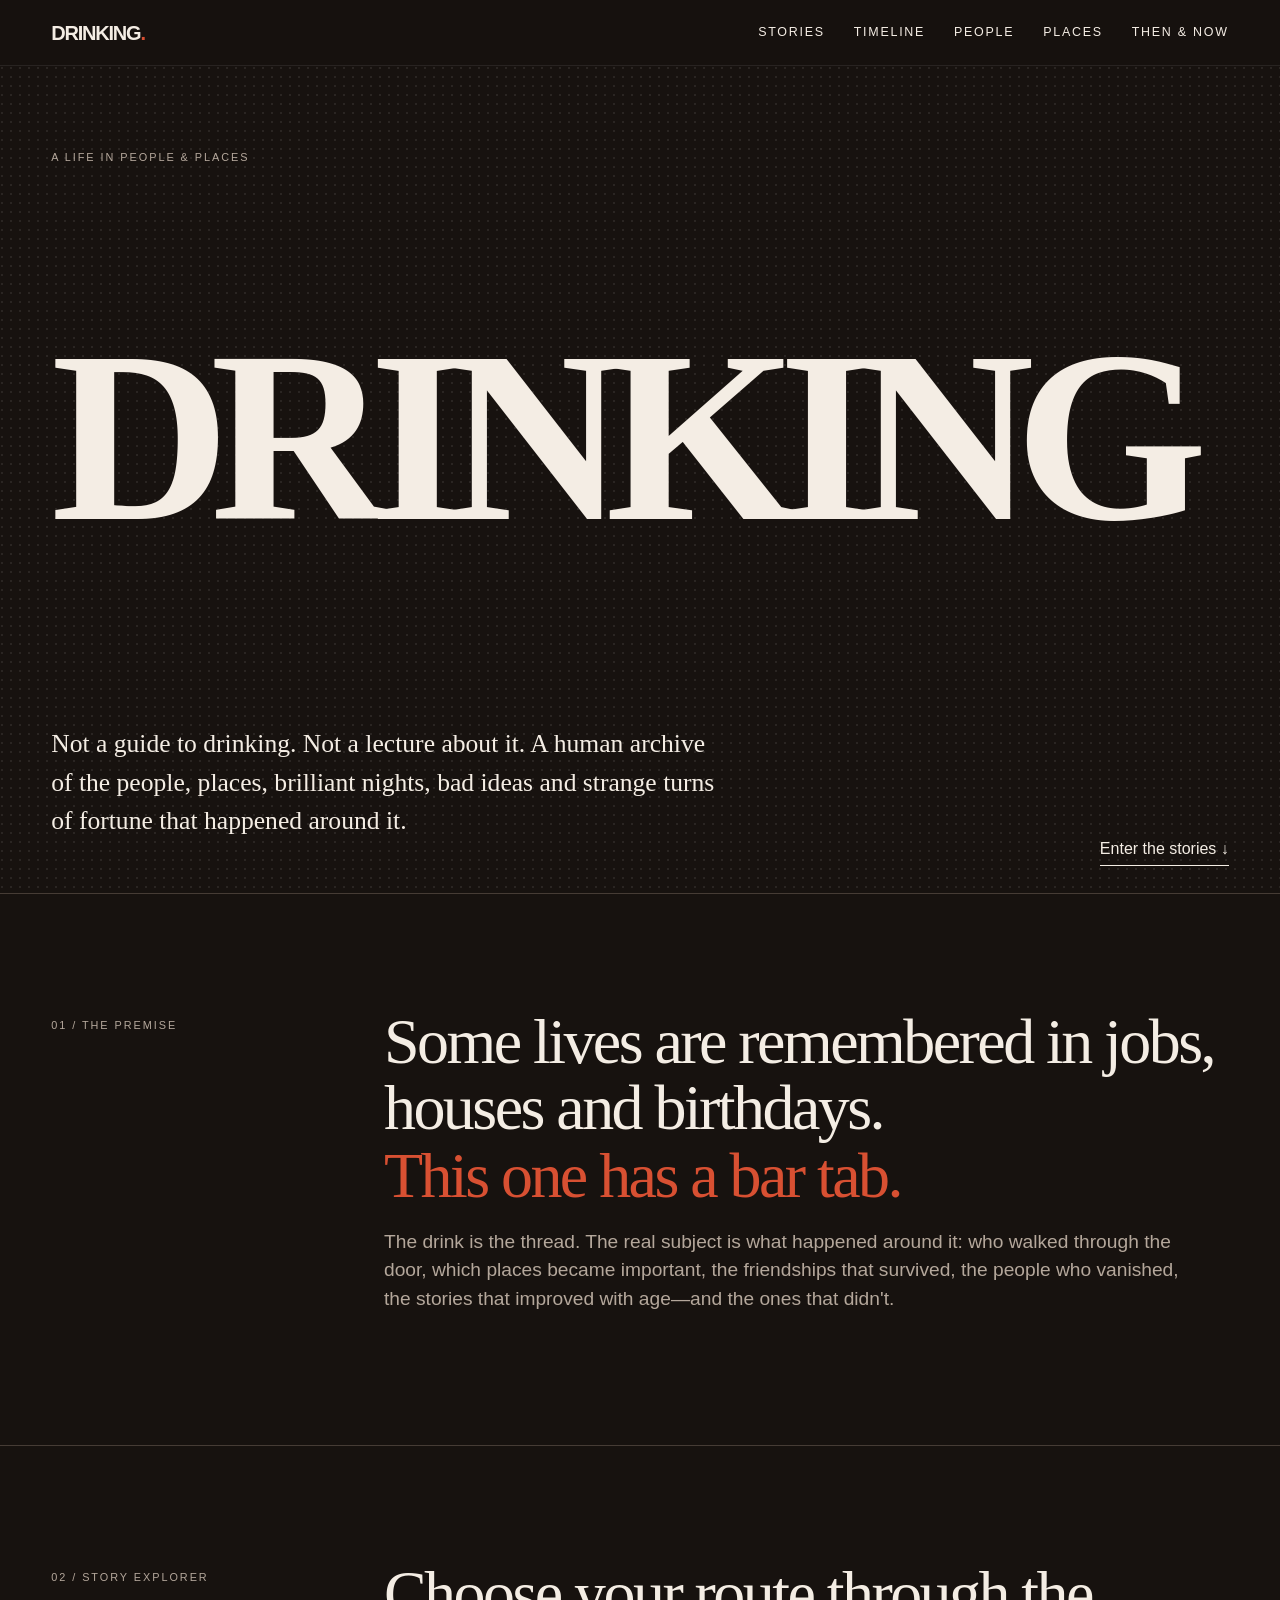
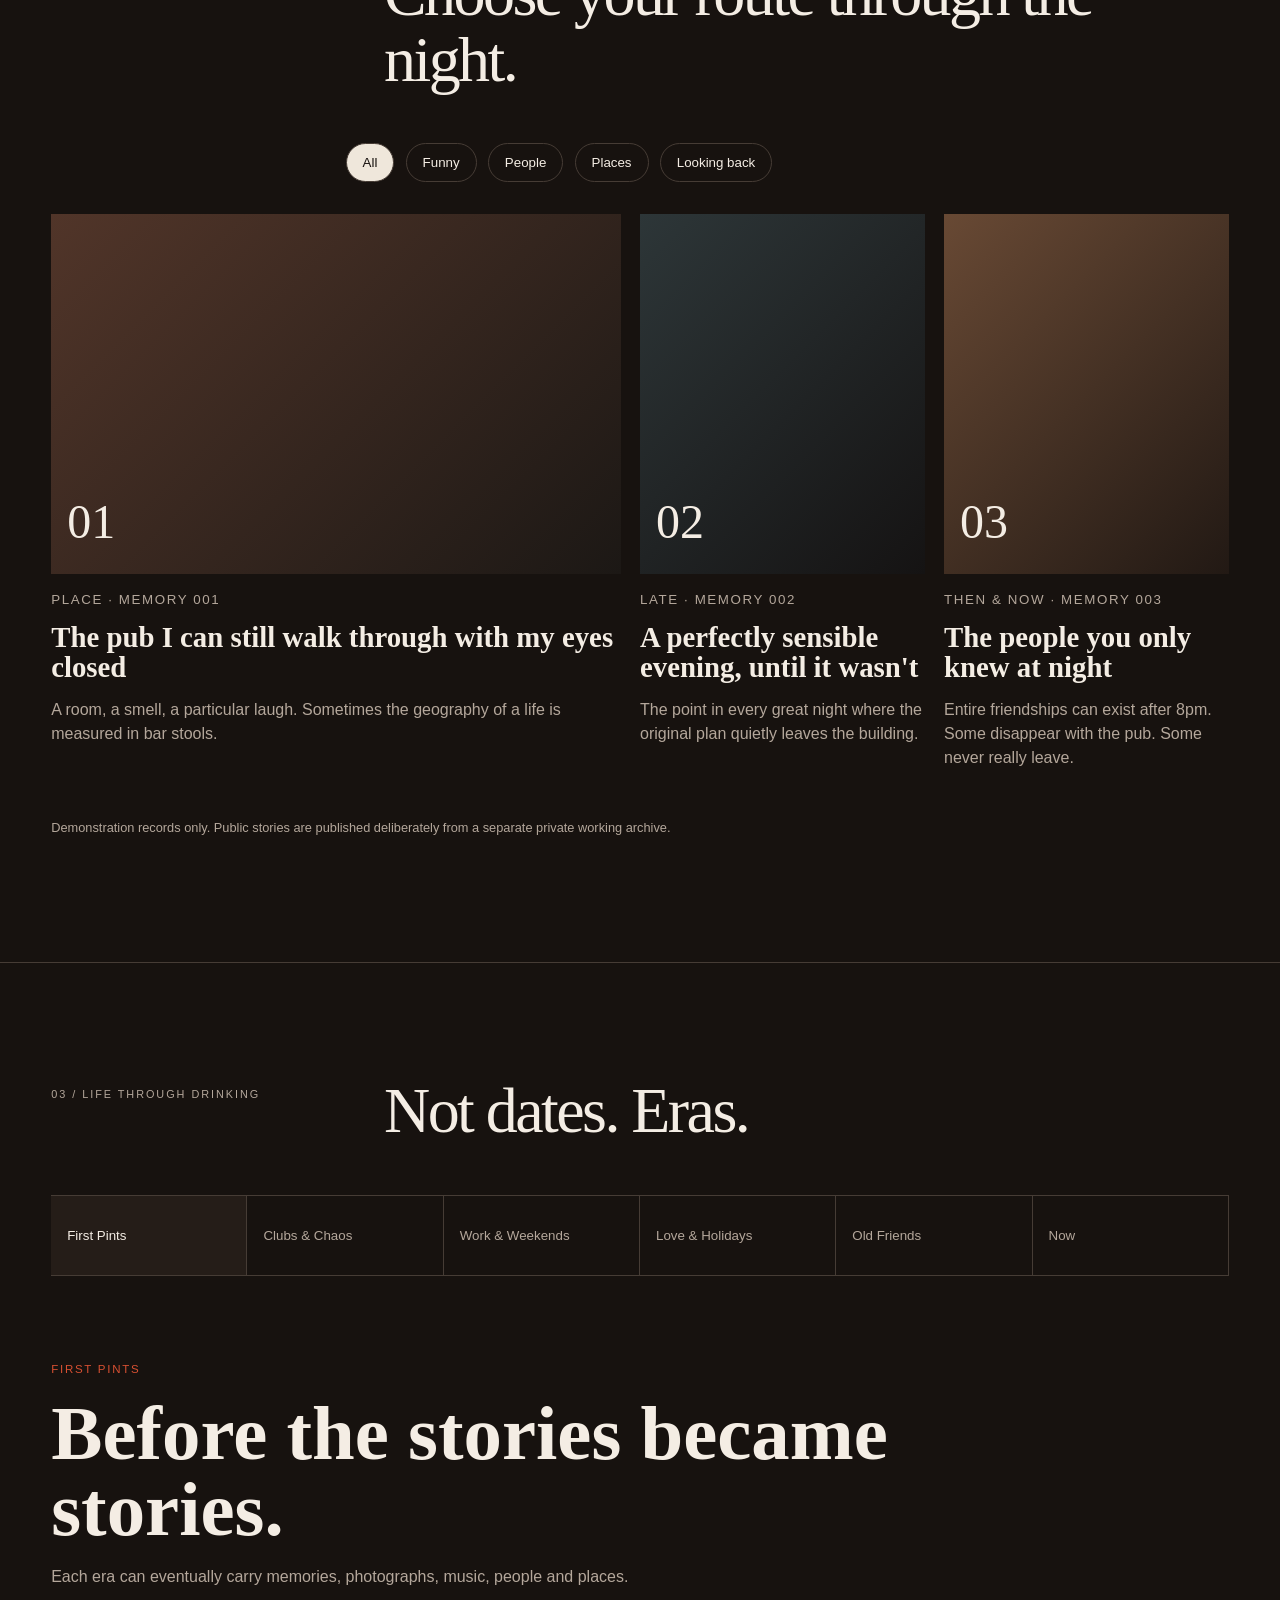
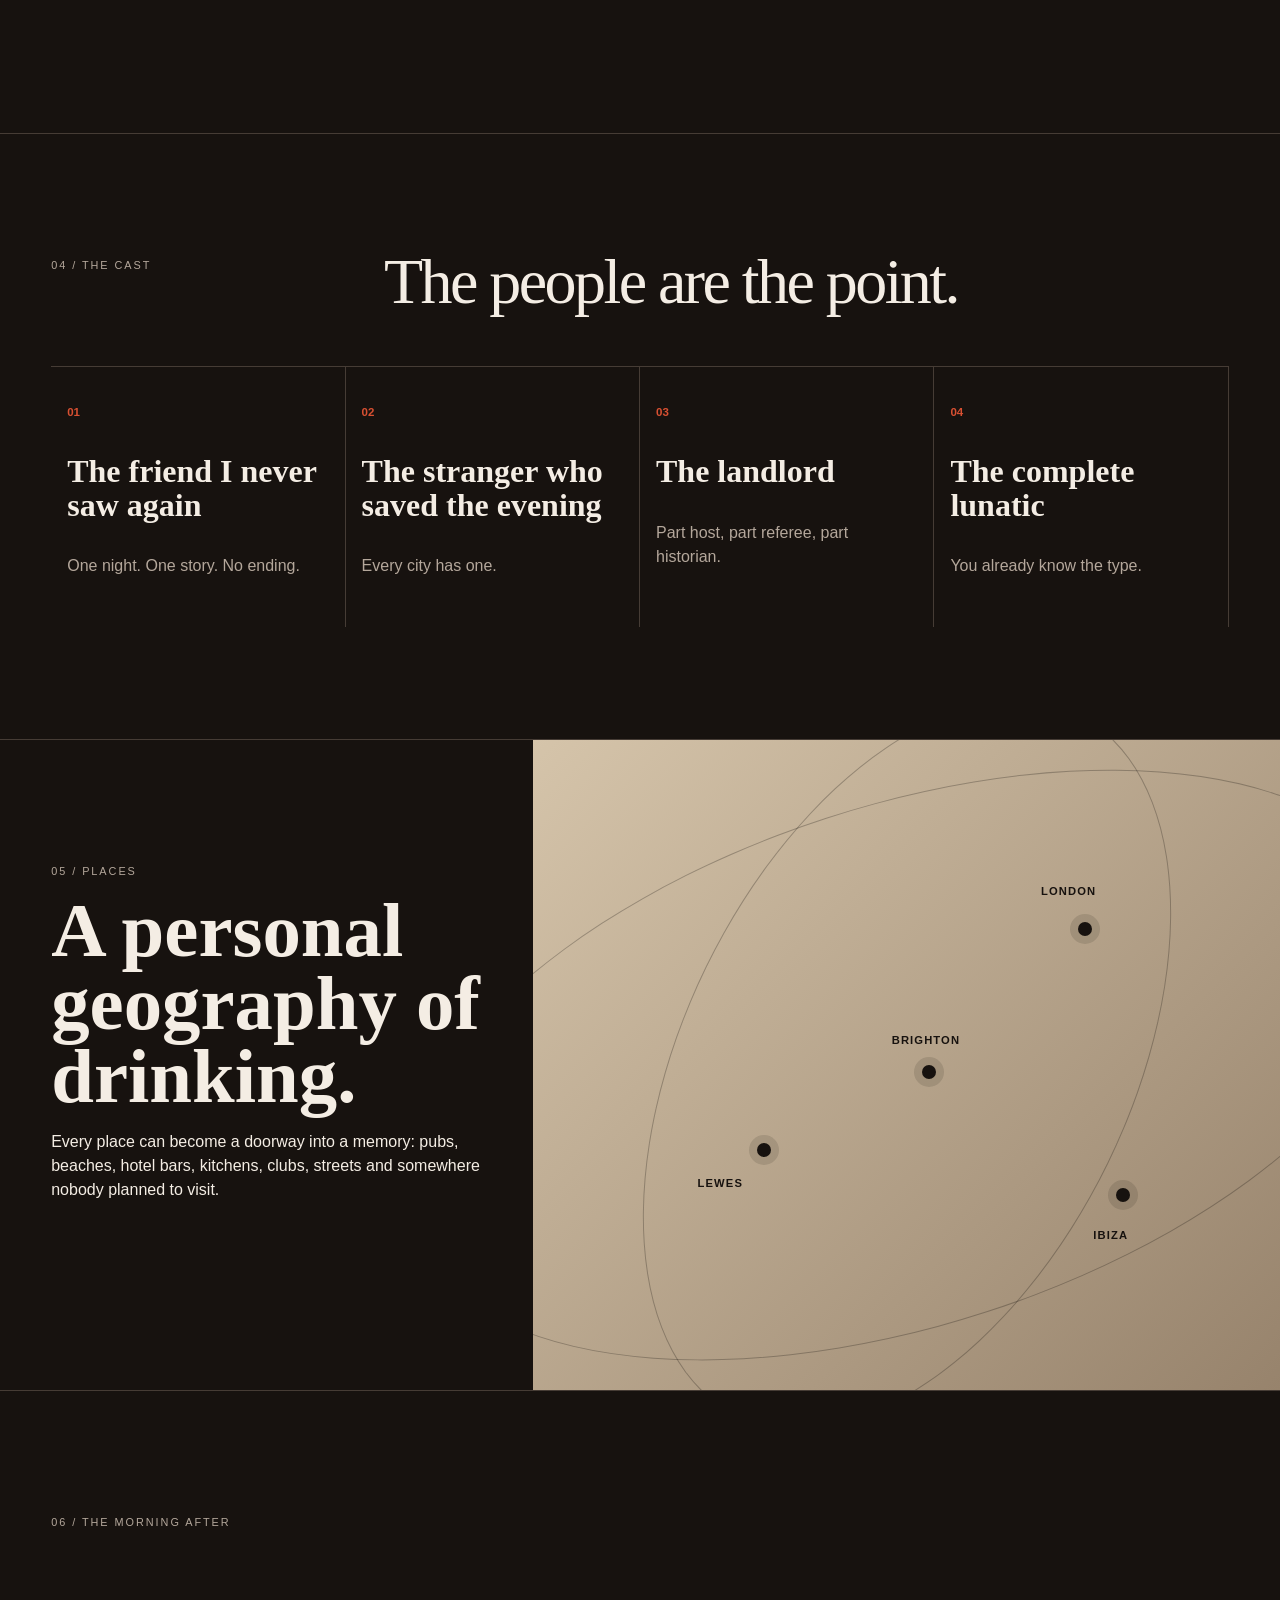
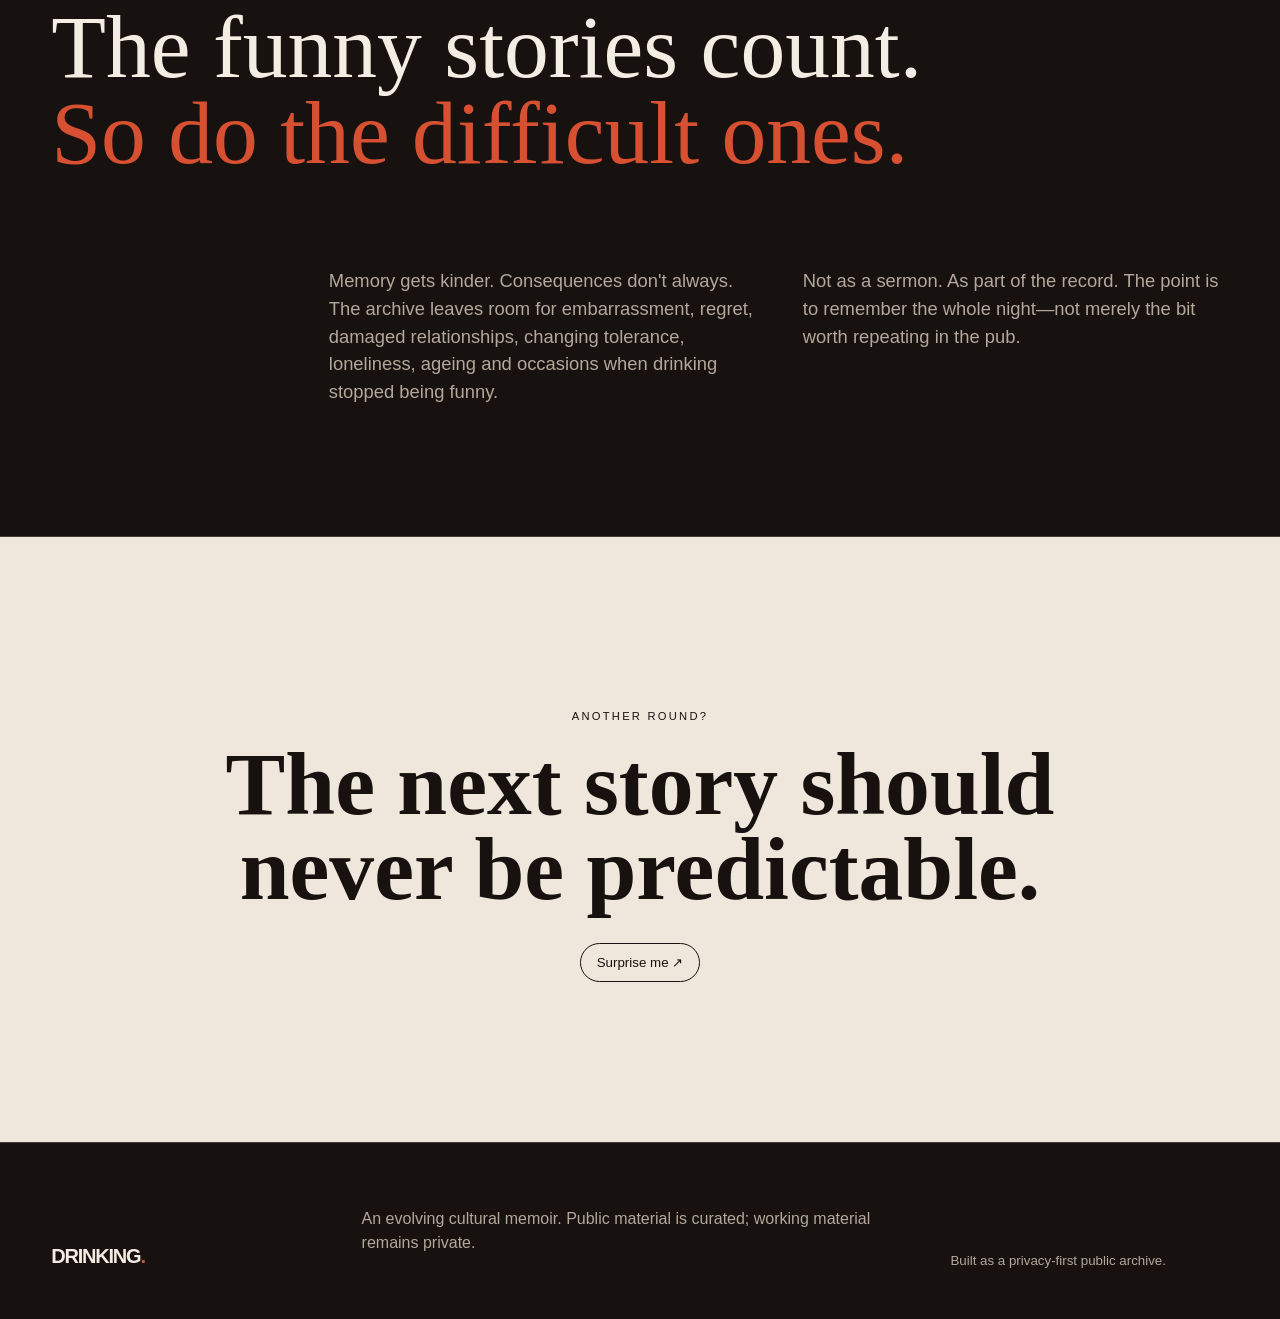
==== index.html @ b952025c "Publish curated Drinking Observatory" ====
<!doctype html><html lang="en"><head><meta charset="utf-8"><meta name="viewport" content="width=device-width,initial-scale=1"><meta name="theme-color" content="#17120f"><meta name="description" content="Drinking — an evolving cultural memoir about people, places, nights and consequences."><title>Drinking — People. Places. Nights. Consequences.</title><link rel="stylesheet" href="assets/site.css"><script defer src="assets/site.js"></script></head><body><a class="skip" href="#main">Skip to content</a><header><a class="brand" href="#top">DRINKING<span>.</span></a><nav><a href="#stories">Stories</a><a href="#timeline">Timeline</a><a href="#people">People</a><a href="#places">Places</a><a href="#after">Then &amp; Now</a></nav><button id="menu" aria-label="Open menu" aria-expanded="false">MENU</button></header><main id="main"><section class="hero" id="top"><div class="noise"></div><p class="kicker">A LIFE IN PEOPLE &amp; PLACES</p><h1>DRINKING</h1><div class="heroFoot"><p>Not a guide to drinking. Not a lecture about it. A human archive of the people, places, brilliant nights, bad ideas and strange turns of fortune that happened around it.</p><a href="#stories">Enter the stories ↓</a></div></section><section class="premise"><p class="num">01 / THE PREMISE</p><div><h2>Some lives are remembered in jobs, houses and birthdays.</h2><h2 class="accent">This one has a bar tab.</h2><p>The drink is the thread. The real subject is what happened around it: who walked through the door, which places became important, the friendships that survived, the people who vanished, the stories that improved with age—and the ones that didn't.</p></div></section><section id="stories"><div class="sectionHead"><p class="num">02 / STORY EXPLORER</p><h2>Choose your route through the night.</h2></div><div class="filters"><button class="active" data-filter="all">All</button><button data-filter="funny">Funny</button><button data-filter="people">People</button><button data-filter="places">Places</button><button data-filter="reflection">Looking back</button></div><div id="cards" class="cards"><article data-tags="people places"><div class="art a1">01</div><small>PLACE · MEMORY 001</small><h3>The pub I can still walk through with my eyes closed</h3><p>A room, a smell, a particular laugh. Sometimes the geography of a life is measured in bar stools.</p></article><article data-tags="funny places"><div class="art a2">02</div><small>LATE · MEMORY 002</small><h3>A perfectly sensible evening, until it wasn't</h3><p>The point in every great night where the original plan quietly leaves the building.</p></article><article data-tags="people reflection"><div class="art a3">03</div><small>THEN &amp; NOW · MEMORY 003</small><h3>The people you only knew at night</h3><p>Entire friendships can exist after 8pm. Some disappear with the pub. Some never really leave.</p></article></div><p class="note">Demonstration records only. Public stories are published deliberately from a separate private working archive.</p></section><section id="timeline"><div class="sectionHead"><p class="num">03 / LIFE THROUGH DRINKING</p><h2>Not dates. Eras.</h2></div><div class="eras"><button class="selected" data-title="Before the stories became stories.">First Pints</button><button data-title="The late years.">Clubs &amp; Chaos</button><button data-title="Different rules.">Work &amp; Weekends</button><button data-title="Elsewhere.">Love &amp; Holidays</button><button data-title="The long table.">Old Friends</button><button data-title="Looking back.">Now</button></div><div class="eraStage"><span id="eraName">FIRST PINTS</span><h3 id="eraTitle">Before the stories became stories.</h3><p>Each era can eventually carry memories, photographs, music, people and places.</p></div></section><section id="people"><div class="sectionHead"><p class="num">04 / THE CAST</p><h2>The people are the point.</h2></div><div class="people"><article><b>01</b><h3>The friend I never saw again</h3><p>One night. One story. No ending.</p></article><article><b>02</b><h3>The stranger who saved the evening</h3><p>Every city has one.</p></article><article><b>03</b><h3>The landlord</h3><p>Part host, part referee, part historian.</p></article><article><b>04</b><h3>The complete lunatic</h3><p>You already know the type.</p></article></div></section><section id="places" class="places"><div><p class="num">05 / PLACES</p><h2>A personal geography of drinking.</h2><p>Every place can become a doorway into a memory: pubs, beaches, hotel bars, kitchens, clubs, streets and somewhere nobody planned to visit.</p></div><div class="map" aria-label="Abstract archive map"><span class="l1">LEWES</span><span class="l2">BRIGHTON</span><span class="l3">LONDON</span><span class="l4">IBIZA</span><i class="p1"></i><i class="p2"></i><i class="p3"></i><i class="p4"></i></div></section><section id="after" class="after"><p class="num">06 / THE MORNING AFTER</p><h2>The funny stories count.<br><em>So do the difficult ones.</em></h2><div><p>Memory gets kinder. Consequences don't always. The archive leaves room for embarrassment, regret, damaged relationships, changing tolerance, loneliness, ageing and occasions when drinking stopped being funny.</p><p>Not as a sermon. As part of the record. The point is to remember the whole night—not merely the bit worth repeating in the pub.</p></div></section><section class="round"><p>ANOTHER ROUND?</p><h2>The next story should never be predictable.</h2><button id="random">Surprise me ↗</button></section></main><footer><a class="brand" href="#top">DRINKING<span>.</span></a><p>An evolving cultural memoir. Public material is curated; working material remains private.</p><small>Built as a privacy-first public archive.</small></footer></body></html>
---- assets/site.css ----
:root{--bg:#17120f;--paper:#efe7db;--ink:#f4ede4;--muted:#b4a79b;--accent:#d85032;--line:#463c35;--serif:Georgia,'Times New Roman',serif;--sans:Arial,Helvetica,sans-serif}*{box-sizing:border-box}html{scroll-behavior:smooth}body{margin:0;background:var(--bg);color:var(--ink);font-family:var(--sans);line-height:1.5}a{color:inherit}.skip{position:absolute;left:-9999px}.skip:focus{left:1rem;top:1rem;z-index:99;background:var(--paper);color:#111;padding:.7rem 1rem}header{position:sticky;top:0;z-index:20;display:flex;justify-content:space-between;align-items:center;padding:1.1rem 4vw;background:rgba(23,18,15,.88);backdrop-filter:blur(12px);border-bottom:1px solid rgba(255,255,255,.08)}.brand{font-weight:900;letter-spacing:-.06em;font-size:1.25rem;text-decoration:none}.brand span,.accent{color:var(--accent)}nav{display:flex;gap:1.8rem}nav a{text-decoration:none;font-size:.78rem;text-transform:uppercase;letter-spacing:.14em}#menu{display:none;background:none;color:inherit;border:0;font-weight:700}.hero{min-height:92vh;padding:8vh 4vw 3vh;position:relative;overflow:hidden;display:grid;grid-template-rows:auto 1fr auto;border-bottom:1px solid var(--line)}.noise{position:absolute;inset:0;opacity:.08;background-image:radial-gradient(circle at 20% 20%,#fff 0 1px,transparent 1px);background-size:9px 9px;pointer-events:none}.kicker,.num{font-size:.68rem;letter-spacing:.18em;text-transform:uppercase;color:var(--muted)}.hero h1{font-family:var(--serif);font-size:clamp(5rem,19vw,18rem);line-height:.78;letter-spacing:-.08em;margin:auto 0;transform:scaleX(1.02);transform-origin:left center}.heroFoot{display:flex;align-items:end;justify-content:space-between;gap:2rem}.heroFoot p{max-width:670px;font-size:clamp(1.1rem,2vw,1.65rem);font-family:var(--serif)}.heroFoot a{white-space:nowrap;text-decoration:none;border-bottom:1px solid var(--ink);padding-bottom:.25rem}section{padding:7rem 4vw;border-bottom:1px solid var(--line)}.premise{display:grid;grid-template-columns:1fr 3fr;gap:4vw}.premise h2,.sectionHead h2{font-family:var(--serif);font-weight:400;font-size:clamp(2.5rem,5vw,5rem);line-height:1.02;letter-spacing:-.04em;margin:.2rem 0}.premise>div>p{max-width:800px;font-size:1.2rem;color:var(--muted)}.sectionHead{display:grid;grid-template-columns:1fr 3fr;gap:4vw;margin-bottom:3rem}.filters{display:flex;gap:.7rem;flex-wrap:wrap;margin:0 0 2rem 25%}.filters button,.round button{border:1px solid var(--line);background:transparent;color:var(--ink);padding:.7rem 1rem;border-radius:999px;cursor:pointer}.filters button.active,.filters button:hover{background:var(--paper);color:#18120f}.cards{display:grid;grid-template-columns:2fr 1fr 1fr;gap:1.2rem}.cards article{transition:.25s ease}.cards article.hidden{opacity:.12;transform:scale(.98);pointer-events:none}.art{height:360px;display:flex;align-items:end;padding:1rem;font-size:3rem;font-family:var(--serif);background:linear-gradient(135deg,#513529,#1c1815)}.a2{background:linear-gradient(135deg,#2d3638,#151313)}.a3{background:linear-gradient(135deg,#684934,#221914)}.cards small{display:block;margin-top:1rem;color:var(--muted);letter-spacing:.12em}.cards h3{font-family:var(--serif);font-size:1.8rem;line-height:1.05;margin:.7rem 0}.cards p,.note{color:var(--muted)}.note{font-size:.8rem;margin-top:2rem}.eras{display:grid;grid-template-columns:repeat(6,1fr);border-top:1px solid var(--line);border-bottom:1px solid var(--line)}.eras button{background:none;border:0;border-right:1px solid var(--line);color:var(--muted);padding:2rem 1rem;text-align:left;cursor:pointer}.eras button.selected{color:var(--ink);background:#251d18}.eraStage{padding:5rem 0 1rem;max-width:900px}.eraStage span{color:var(--accent);font-size:.72rem;letter-spacing:.15em}.eraStage h3{font-family:var(--serif);font-size:clamp(2.5rem,6vw,6rem);line-height:1;margin:1rem 0}.eraStage p{color:var(--muted)}.people{display:grid;grid-template-columns:repeat(4,1fr);border-top:1px solid var(--line)}.people article{padding:2rem 1rem;border-right:1px solid var(--line);min-height:260px}.people b{font-size:.72rem;color:var(--accent)}.people h3{font-family:var(--serif);font-size:2rem;line-height:1.05}.people p{color:var(--muted)}.places{display:grid;grid-template-columns:1fr 1.4fr;padding:0}.places>div:first-child{padding:7rem 4vw}.places h2{font-family:var(--serif);font-size:clamp(3rem,6vw,6rem);line-height:.95;margin:1rem 0}.map{min-height:650px;position:relative;background:linear-gradient(135deg,#d5c4aa,#97836c);color:#17120f;overflow:hidden}.map:before,.map:after{content:"";position:absolute;inset:10% -20%;border:1px solid rgba(23,18,15,.28);border-radius:50%;transform:rotate(-18deg)}.map:after{inset:-10% 20%;transform:rotate(26deg)}.map span{position:absolute;font-weight:800;font-size:.7rem;letter-spacing:.1em}.l1{left:22%;top:67%}.l2{left:48%;top:45%}.l3{left:68%;top:22%}.l4{left:75%;top:75%}.map i{position:absolute;width:14px;height:14px;border-radius:50%;background:#17120f;box-shadow:0 0 0 8px rgba(23,18,15,.12)}.p1{left:30%;top:62%}.p2{left:52%;top:50%}.p3{left:73%;top:28%}.p4{left:78%;top:69%}.after h2{font-family:var(--serif);font-weight:400;font-size:clamp(3rem,7vw,7rem);line-height:.95}.after h2 em{color:var(--accent);font-style:normal}.after>div{display:grid;grid-template-columns:1fr 1fr;gap:3rem;max-width:900px;margin-left:auto;color:var(--muted);font-size:1.15rem}.round{text-align:center;background:var(--paper);color:#17120f;padding:10rem 4vw}.round p{font-size:.7rem;letter-spacing:.2em}.round h2{font-family:var(--serif);font-size:clamp(3rem,7vw,7rem);line-height:.95;max-width:1000px;margin:1rem auto 2rem}.round button{color:#17120f;border-color:#17120f}footer{padding:3rem 4vw;display:grid;grid-template-columns:1fr 2fr 1fr;gap:2rem;align-items:end}footer p,footer small{color:var(--muted)}@media(max-width:850px){header nav{display:none}#menu{display:block}.hero{min-height:80vh}.heroFoot,.premise,.sectionHead,.places,.after>div{grid-template-columns:1fr;display:grid}.heroFoot{align-items:start}.premise,.sectionHead{gap:1rem}.filters{margin-left:0}.cards{grid-template-columns:1fr}.art{height:300px}.eras{grid-template-columns:1fr 1fr}.people{grid-template-columns:1fr 1fr}.map{min-height:420px}footer{grid-template-columns:1fr}section{padding:5rem 5vw}}@media(prefers-reduced-motion:reduce){html{scroll-behavior:auto}*{transition:none!important}}
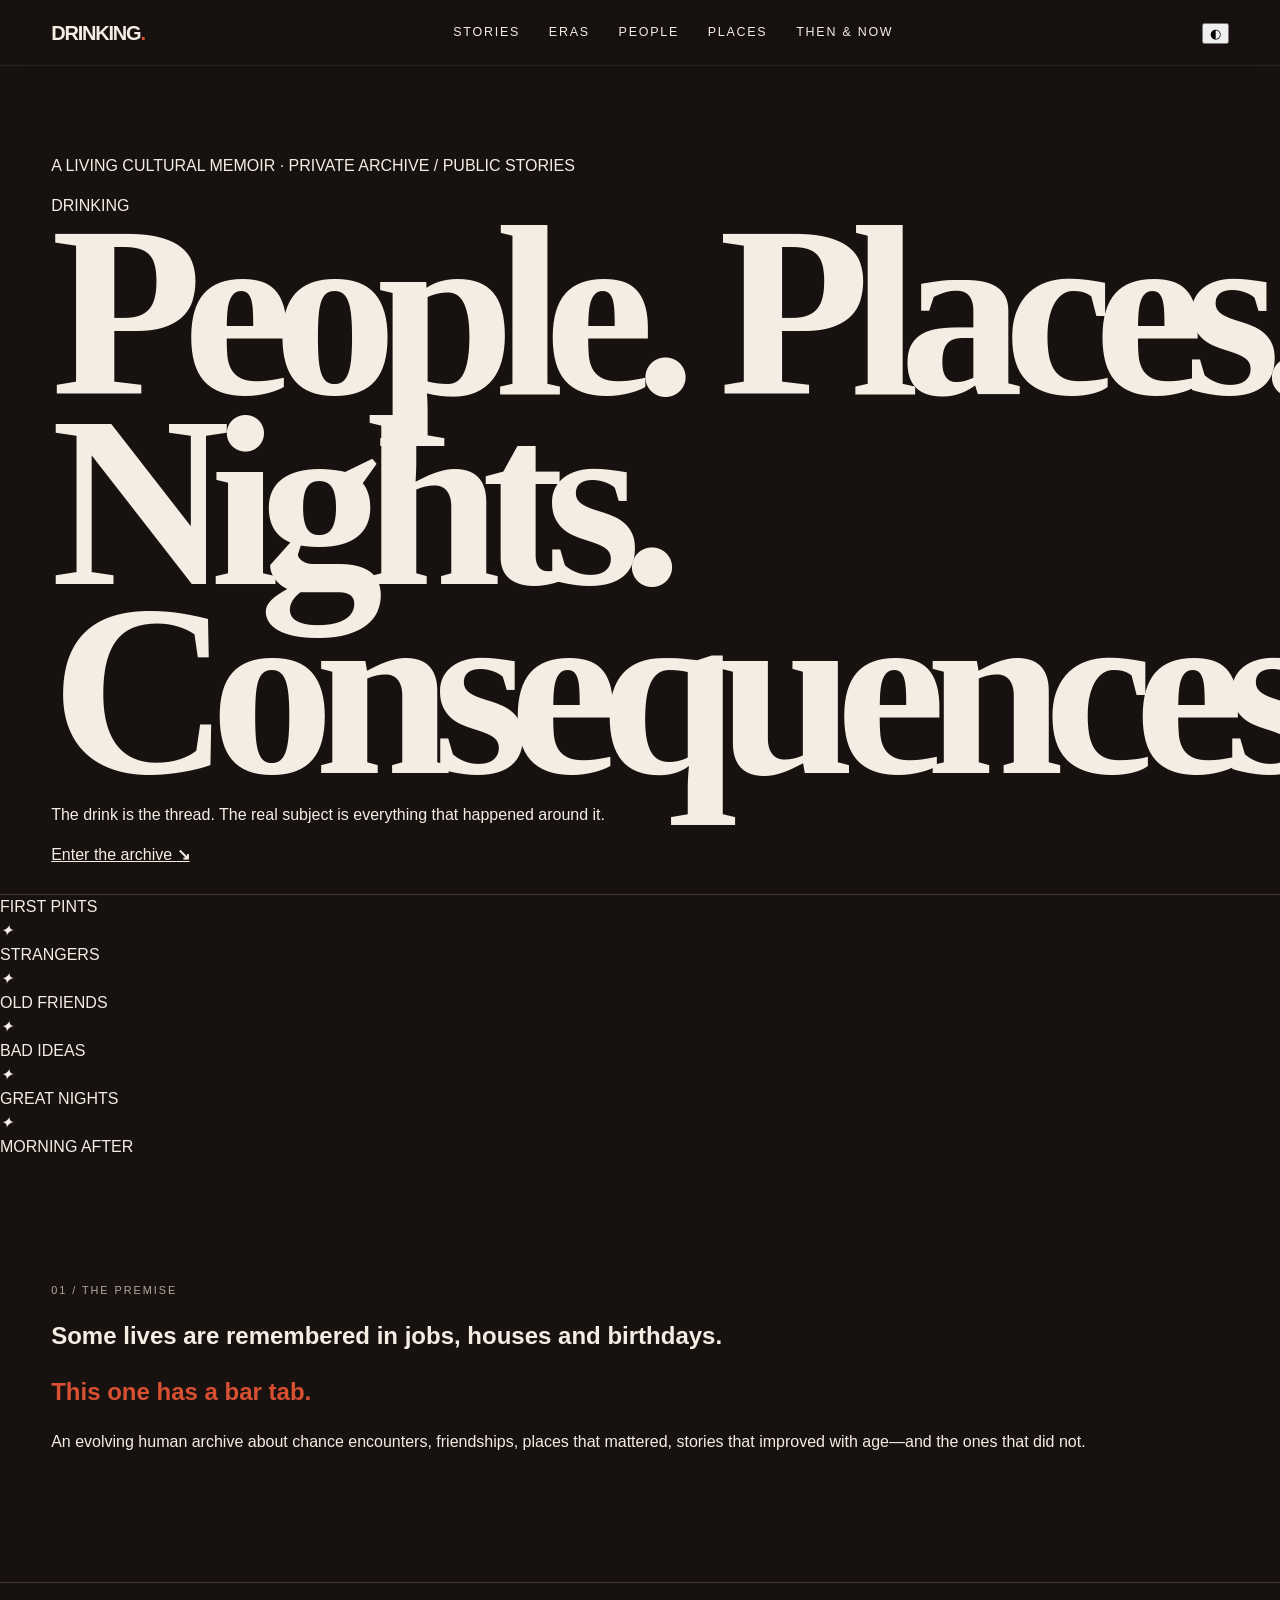
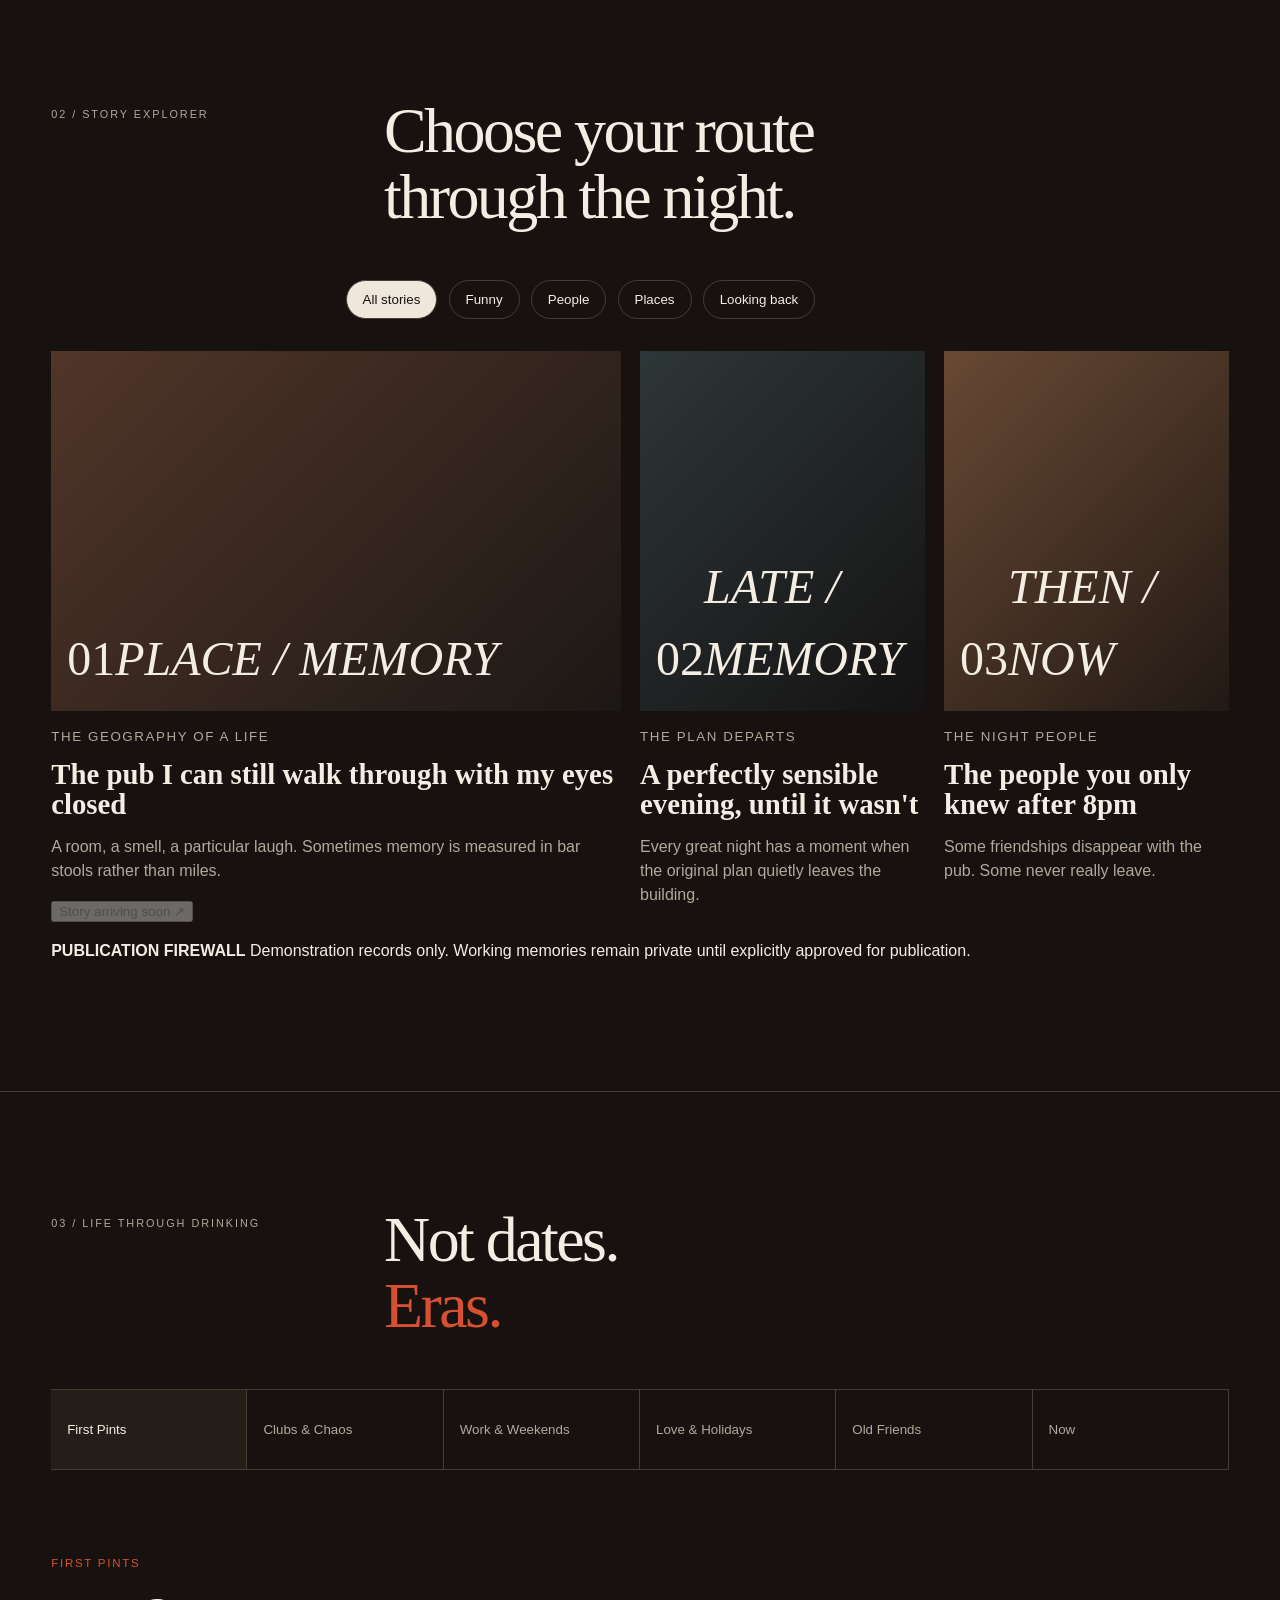
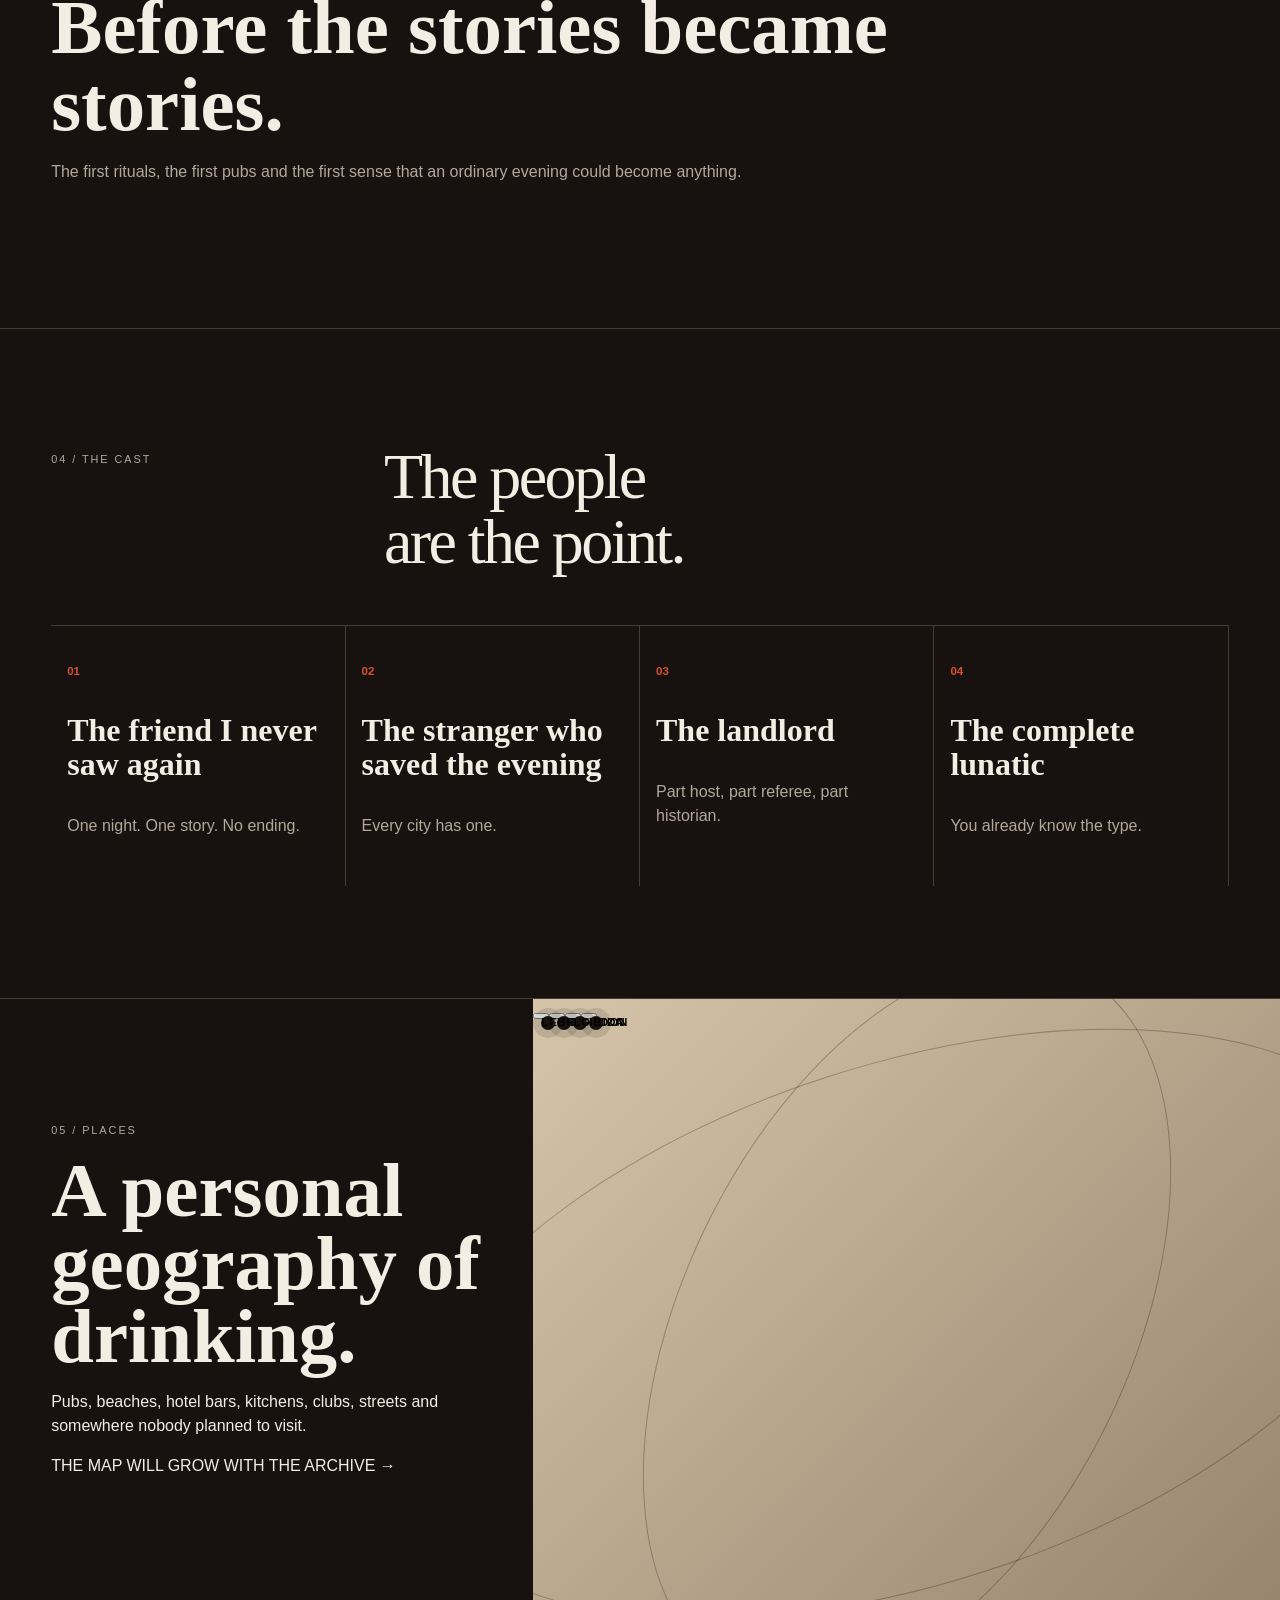
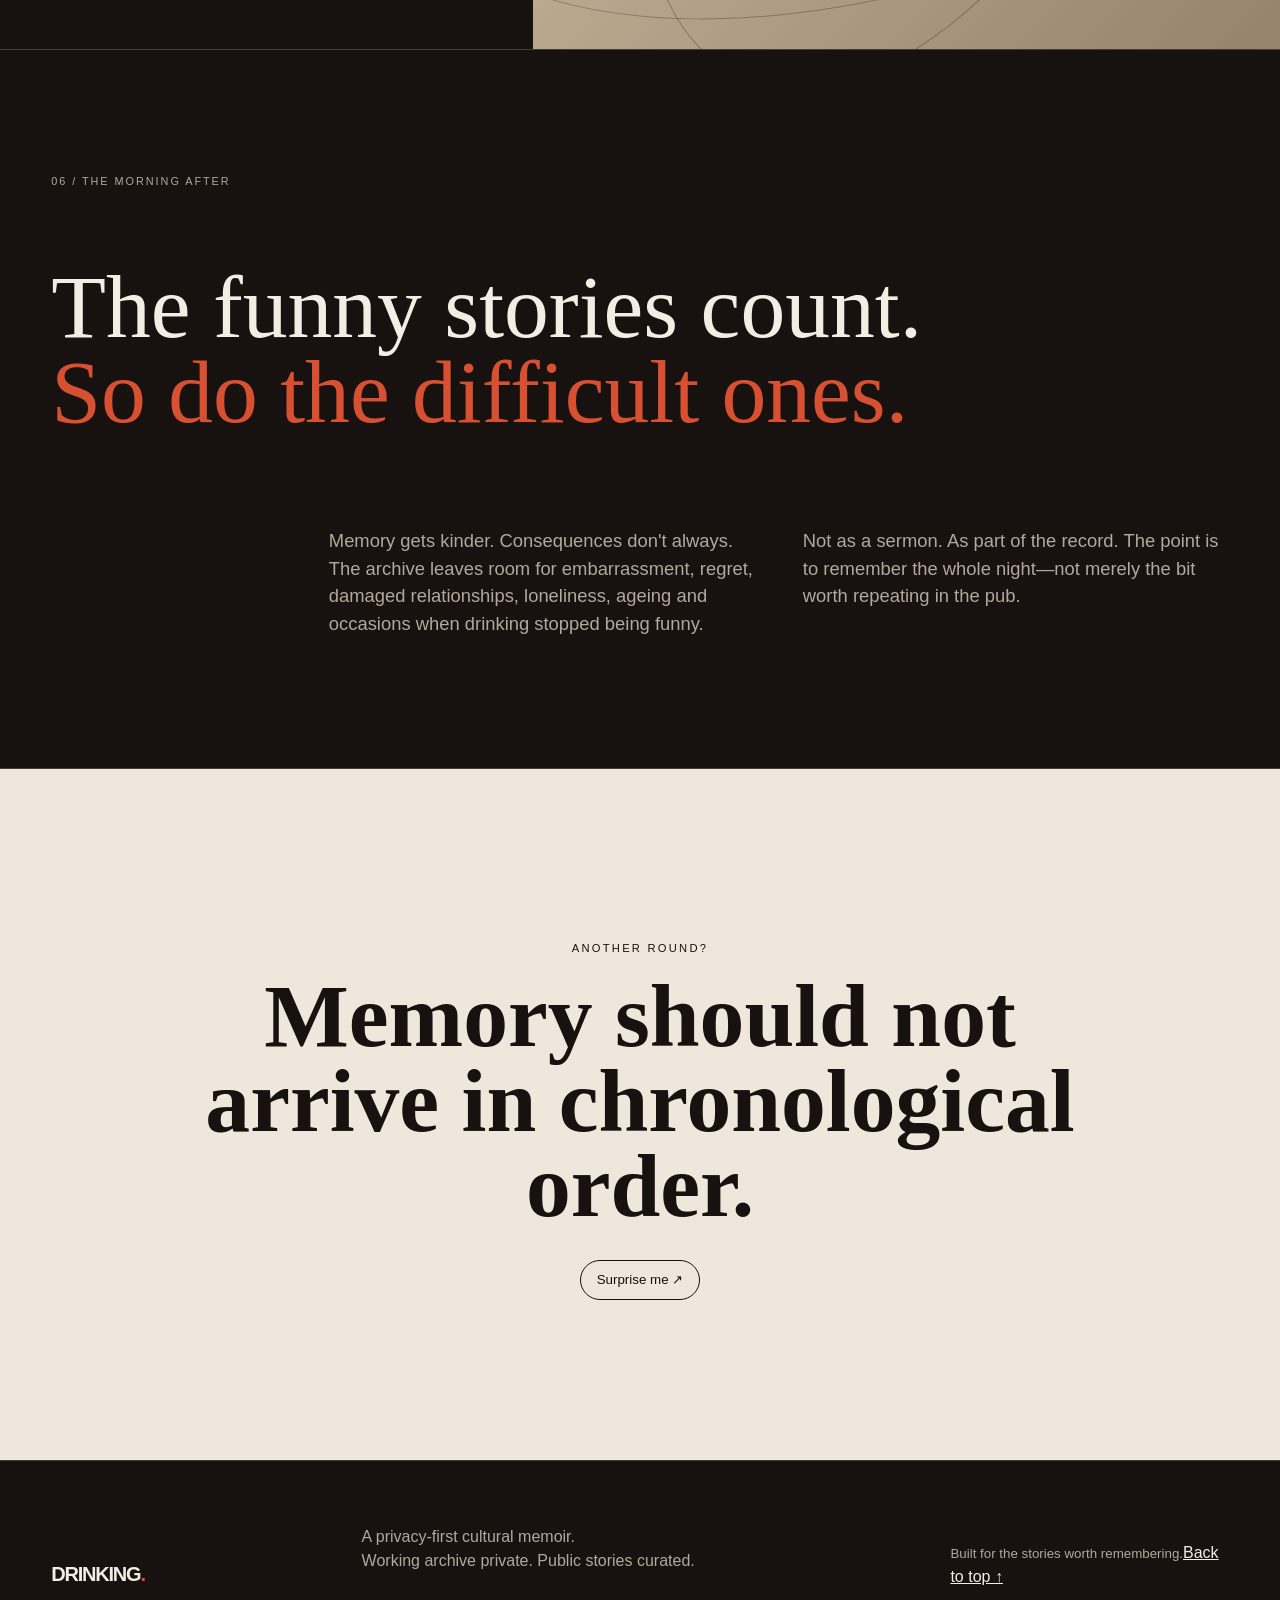
==== commit 5f331b0e: "Publish curated Drinking Observatory" ====
--- a/index.html
+++ b/index.html
@@ -1 +1 @@
-<!doctype html><html lang="en"><head><meta charset="utf-8"><meta name="viewport" content="width=device-width,initial-scale=1"><meta name="theme-color" content="#17120f"><meta name="description" content="Drinking — an evolving cultural memoir about people, places, nights and consequences."><title>Drinking — People. Places. Nights. Consequences.</title><link rel="stylesheet" href="assets/site.css"><script defer src="assets/site.js"></script></head><body><a class="skip" href="#main">Skip to content</a><header><a class="brand" href="#top">DRINKING<span>.</span></a><nav><a href="#stories">Stories</a><a href="#timeline">Timeline</a><a href="#people">People</a><a href="#places">Places</a><a href="#after">Then &amp; Now</a></nav><button id="menu" aria-label="Open menu" aria-expanded="false">MENU</button></header><main id="main"><section class="hero" id="top"><div class="noise"></div><p class="kicker">A LIFE IN PEOPLE &amp; PLACES</p><h1>DRINKING</h1><div class="heroFoot"><p>Not a guide to drinking. Not a lecture about it. A human archive of the people, places, brilliant nights, bad ideas and strange turns of fortune that happened around it.</p><a href="#stories">Enter the stories ↓</a></div></section><section class="premise"><p class="num">01 / THE PREMISE</p><div><h2>Some lives are remembered in jobs, houses and birthdays.</h2><h2 class="accent">This one has a bar tab.</h2><p>The drink is the thread. The real subject is what happened around it: who walked through the door, which places became important, the friendships that survived, the people who vanished, the stories that improved with age—and the ones that didn't.</p></div></section><section id="stories"><div class="sectionHead"><p class="num">02 / STORY EXPLORER</p><h2>Choose your route through the night.</h2></div><div class="filters"><button class="active" data-filter="all">All</button><button data-filter="funny">Funny</button><button data-filter="people">People</button><button data-filter="places">Places</button><button data-filter="reflection">Looking back</button></div><div id="cards" class="cards"><article data-tags="people places"><div class="art a1">01</div><small>PLACE · MEMORY 001</small><h3>The pub I can still walk through with my eyes closed</h3><p>A room, a smell, a particular laugh. Sometimes the geography of a life is measured in bar stools.</p></article><article data-tags="funny places"><div class="art a2">02</div><small>LATE · MEMORY 002</small><h3>A perfectly sensible evening, until it wasn't</h3><p>The point in every great night where the original plan quietly leaves the building.</p></article><article data-tags="people reflection"><div class="art a3">03</div><small>THEN &amp; NOW · MEMORY 003</small><h3>The people you only knew at night</h3><p>Entire friendships can exist after 8pm. Some disappear with the pub. Some never really leave.</p></article></div><p class="note">Demonstration records only. Public stories are published deliberately from a separate private working archive.</p></section><section id="timeline"><div class="sectionHead"><p class="num">03 / LIFE THROUGH DRINKING</p><h2>Not dates. Eras.</h2></div><div class="eras"><button class="selected" data-title="Before the stories became stories.">First Pints</button><button data-title="The late years.">Clubs &amp; Chaos</button><button data-title="Different rules.">Work &amp; Weekends</button><button data-title="Elsewhere.">Love &amp; Holidays</button><button data-title="The long table.">Old Friends</button><button data-title="Looking back.">Now</button></div><div class="eraStage"><span id="eraName">FIRST PINTS</span><h3 id="eraTitle">Before the stories became stories.</h3><p>Each era can eventually carry memories, photographs, music, people and places.</p></div></section><section id="people"><div class="sectionHead"><p class="num">04 / THE CAST</p><h2>The people are the point.</h2></div><div class="people"><article><b>01</b><h3>The friend I never saw again</h3><p>One night. One story. No ending.</p></article><article><b>02</b><h3>The stranger who saved the evening</h3><p>Every city has one.</p></article><article><b>03</b><h3>The landlord</h3><p>Part host, part referee, part historian.</p></article><article><b>04</b><h3>The complete lunatic</h3><p>You already know the type.</p></article></div></section><section id="places" class="places"><div><p class="num">05 / PLACES</p><h2>A personal geography of drinking.</h2><p>Every place can become a doorway into a memory: pubs, beaches, hotel bars, kitchens, clubs, streets and somewhere nobody planned to visit.</p></div><div class="map" aria-label="Abstract archive map"><span class="l1">LEWES</span><span class="l2">BRIGHTON</span><span class="l3">LONDON</span><span class="l4">IBIZA</span><i class="p1"></i><i class="p2"></i><i class="p3"></i><i class="p4"></i></div></section><section id="after" class="after"><p class="num">06 / THE MORNING AFTER</p><h2>The funny stories count.<br><em>So do the difficult ones.</em></h2><div><p>Memory gets kinder. Consequences don't always. The archive leaves room for embarrassment, regret, damaged relationships, changing tolerance, loneliness, ageing and occasions when drinking stopped being funny.</p><p>Not as a sermon. As part of the record. The point is to remember the whole night—not merely the bit worth repeating in the pub.</p></div></section><section class="round"><p>ANOTHER ROUND?</p><h2>The next story should never be predictable.</h2><button id="random">Surprise me ↗</button></section></main><footer><a class="brand" href="#top">DRINKING<span>.</span></a><p>An evolving cultural memoir. Public material is curated; working material remains private.</p><small>Built as a privacy-first public archive.</small></footer></body></html>+<!doctype html><html lang="en" data-theme="dark"><head><meta charset="utf-8"><meta name="viewport" content="width=device-width,initial-scale=1"><meta name="theme-color" content="#17120f"><meta name="description" content="Drinking — a living cultural memoir of people, places, nights and consequences."><title>Drinking — A Life in People & Places</title><link rel="stylesheet" href="assets/site.css"><script defer src="assets/site.js"></script></head><body><a class="skip" href="#main">Skip to content</a><div class="progress" aria-hidden="true"><i></i></div><header><a class="brand" href="#top">DRINKING<span>.</span></a><nav id="nav"><a href="#stories">Stories</a><a href="#timeline">Eras</a><a href="#people">People</a><a href="#places">Places</a><a href="#after">Then &amp; now</a></nav><div class="controls"><button id="theme" aria-label="Switch colour theme">◐</button><button id="menu" aria-controls="nav" aria-expanded="false">MENU</button></div></header><main id="main"><section class="hero" id="top"><div class="orb o1"></div><div class="orb o2"></div><p class="eyebrow">A LIVING CULTURAL MEMOIR · PRIVATE ARCHIVE / PUBLIC STORIES</p><div class="heroWord" aria-label="Drinking"><span>D</span><span>R</span><span>I</span><span>N</span><span>K</span><span>I</span><span>N</span><span>G</span></div><div class="heroBottom"><h1>People. Places.<br>Nights. Consequences.</h1><div><p>The drink is the thread. The real subject is everything that happened around it.</p><a class="enter" href="#stories">Enter the archive <b>↘</b></a></div></div></section><aside class="ticker" aria-label="Project themes"><div>FIRST PINTS</div><i>✦</i><div>STRANGERS</div><i>✦</i><div>OLD FRIENDS</div><i>✦</i><div>BAD IDEAS</div><i>✦</i><div>GREAT NIGHTS</div><i>✦</i><div>MORNING AFTER</div></aside><section class="manifesto reveal"><p class="num">01 / THE PREMISE</p><div><h2>Some lives are remembered in jobs, houses and birthdays.</h2><h2 class="accent">This one has a bar tab.</h2><p class="lede">An evolving human archive about chance encounters, friendships, places that mattered, stories that improved with age—and the ones that did not.</p></div></section><section id="stories" class="reveal"><div class="sectionHead"><p class="num">02 / STORY EXPLORER</p><h2>Choose your route<br>through the night.</h2></div><div class="filters" role="group" aria-label="Filter stories"><button class="active" data-filter="all">All stories</button><button data-filter="funny">Funny</button><button data-filter="people">People</button><button data-filter="places">Places</button><button data-filter="reflection">Looking back</button></div><div id="cards" class="cards"><article class="feature" data-tags="people places"><div class="art a1"><span>01</span><em>PLACE / MEMORY</em></div><small>THE GEOGRAPHY OF A LIFE</small><h3>The pub I can still walk through with my eyes closed</h3><p>A room, a smell, a particular laugh. Sometimes memory is measured in bar stools rather than miles.</p><button class="ghost" disabled>Story arriving soon ↗</button></article><article data-tags="funny places"><div class="art a2"><span>02</span><em>LATE / MEMORY</em></div><small>THE PLAN DEPARTS</small><h3>A perfectly sensible evening, until it wasn't</h3><p>Every great night has a moment when the original plan quietly leaves the building.</p></article><article data-tags="people reflection"><div class="art a3"><span>03</span><em>THEN / NOW</em></div><small>THE NIGHT PEOPLE</small><h3>The people you only knew after 8pm</h3><p>Some friendships disappear with the pub. Some never really leave.</p></article></div><p class="privacy-note"><b>PUBLICATION FIREWALL</b> Demonstration records only. Working memories remain private until explicitly approved for publication.</p></section><section id="timeline" class="timeline reveal"><div class="sectionHead"><p class="num">03 / LIFE THROUGH DRINKING</p><h2>Not dates.<br><span class="accent">Eras.</span></h2></div><div class="eras"><button class="selected" data-title="Before the stories became stories." data-copy="The first rituals, the first pubs and the first sense that an ordinary evening could become anything.">First Pints</button><button data-title="When midnight was merely a suggestion." data-copy="Music, clubs, taxis, impossible plans and the elastic geography of being young.">Clubs & Chaos</button><button data-title="Different rules. Same instinct." data-copy="Work, weekends and the people who lived on either side of the divide.">Work & Weekends</button><button data-title="Elsewhere changes everything." data-copy="Holidays, romance and places that became inseparable from the people encountered there.">Love & Holidays</button><button data-title="The long table." data-copy="The friendships that survived time, distance, marriages, children and terrible rounds.">Old Friends</button><button data-title="Memory gets edited by age." data-copy="Looking back with more context, less certainty and considerably better judgment after the event.">Now</button></div><div class="eraStage"><span id="eraName">FIRST PINTS</span><h3 id="eraTitle">Before the stories became stories.</h3><p id="eraCopy">The first rituals, the first pubs and the first sense that an ordinary evening could become anything.</p><div class="eraLine"><i></i></div></div></section><section id="people" class="reveal"><div class="sectionHead"><p class="num">04 / THE CAST</p><h2>The people<br>are the point.</h2></div><div class="people"><article><b>01</b><h3>The friend I never saw again</h3><p>One night. One story. No ending.</p></article><article><b>02</b><h3>The stranger who saved the evening</h3><p>Every city has one.</p></article><article><b>03</b><h3>The landlord</h3><p>Part host, part referee, part historian.</p></article><article><b>04</b><h3>The complete lunatic</h3><p>You already know the type.</p></article></div></section><section id="places" class="places reveal"><div class="placeCopy"><p class="num">05 / PLACES</p><h2>A personal geography of drinking.</h2><p>Pubs, beaches, hotel bars, kitchens, clubs, streets and somewhere nobody planned to visit.</p><span>THE MAP WILL GROW WITH THE ARCHIVE →</span></div><div class="map" aria-label="Abstract personal map"><div class="route r1"></div><div class="route r2"></div><button class="pin p1" aria-label="Lewes"><i></i><span>LEWES</span></button><button class="pin p2" aria-label="Brighton"><i></i><span>BRIGHTON</span></button><button class="pin p3" aria-label="London"><i></i><span>LONDON</span></button><button class="pin p4" aria-label="Ibiza"><i></i><span>IBIZA</span></button></div></section><section id="after" class="after reveal"><p class="num">06 / THE MORNING AFTER</p><h2>The funny stories count.<br><em>So do the difficult ones.</em></h2><div><p>Memory gets kinder. Consequences don't always. The archive leaves room for embarrassment, regret, damaged relationships, loneliness, ageing and occasions when drinking stopped being funny.</p><p>Not as a sermon. As part of the record. The point is to remember the whole night—not merely the bit worth repeating in the pub.</p></div></section><section class="round"><p>ANOTHER ROUND?</p><h2>Memory should not arrive in chronological order.</h2><button id="random">Surprise me <span>↗</span></button></section></main><footer><a class="brand" href="#top">DRINKING<span>.</span></a><p>A privacy-first cultural memoir.<br>Working archive private. Public stories curated.</p><div><small>Built for the stories worth remembering.</small><a href="#top">Back to top ↑</a></div></footer></body></html>
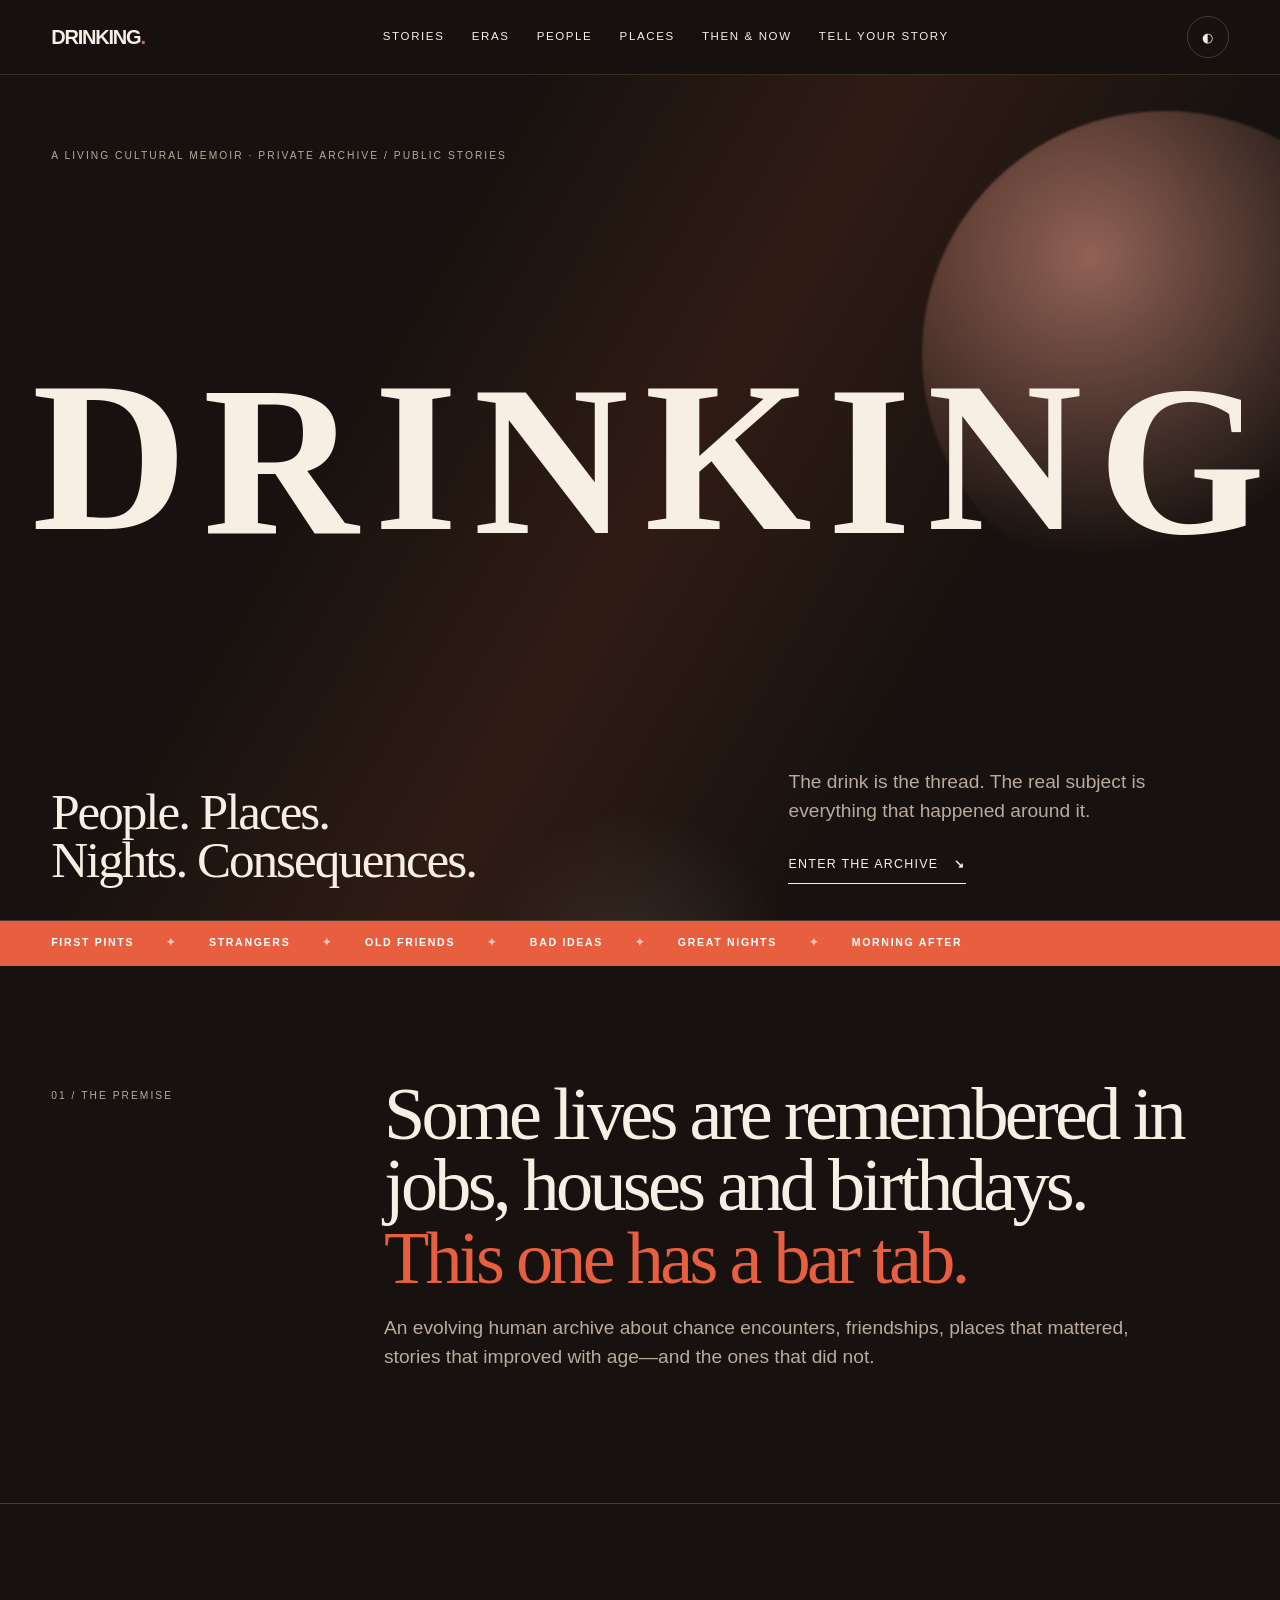
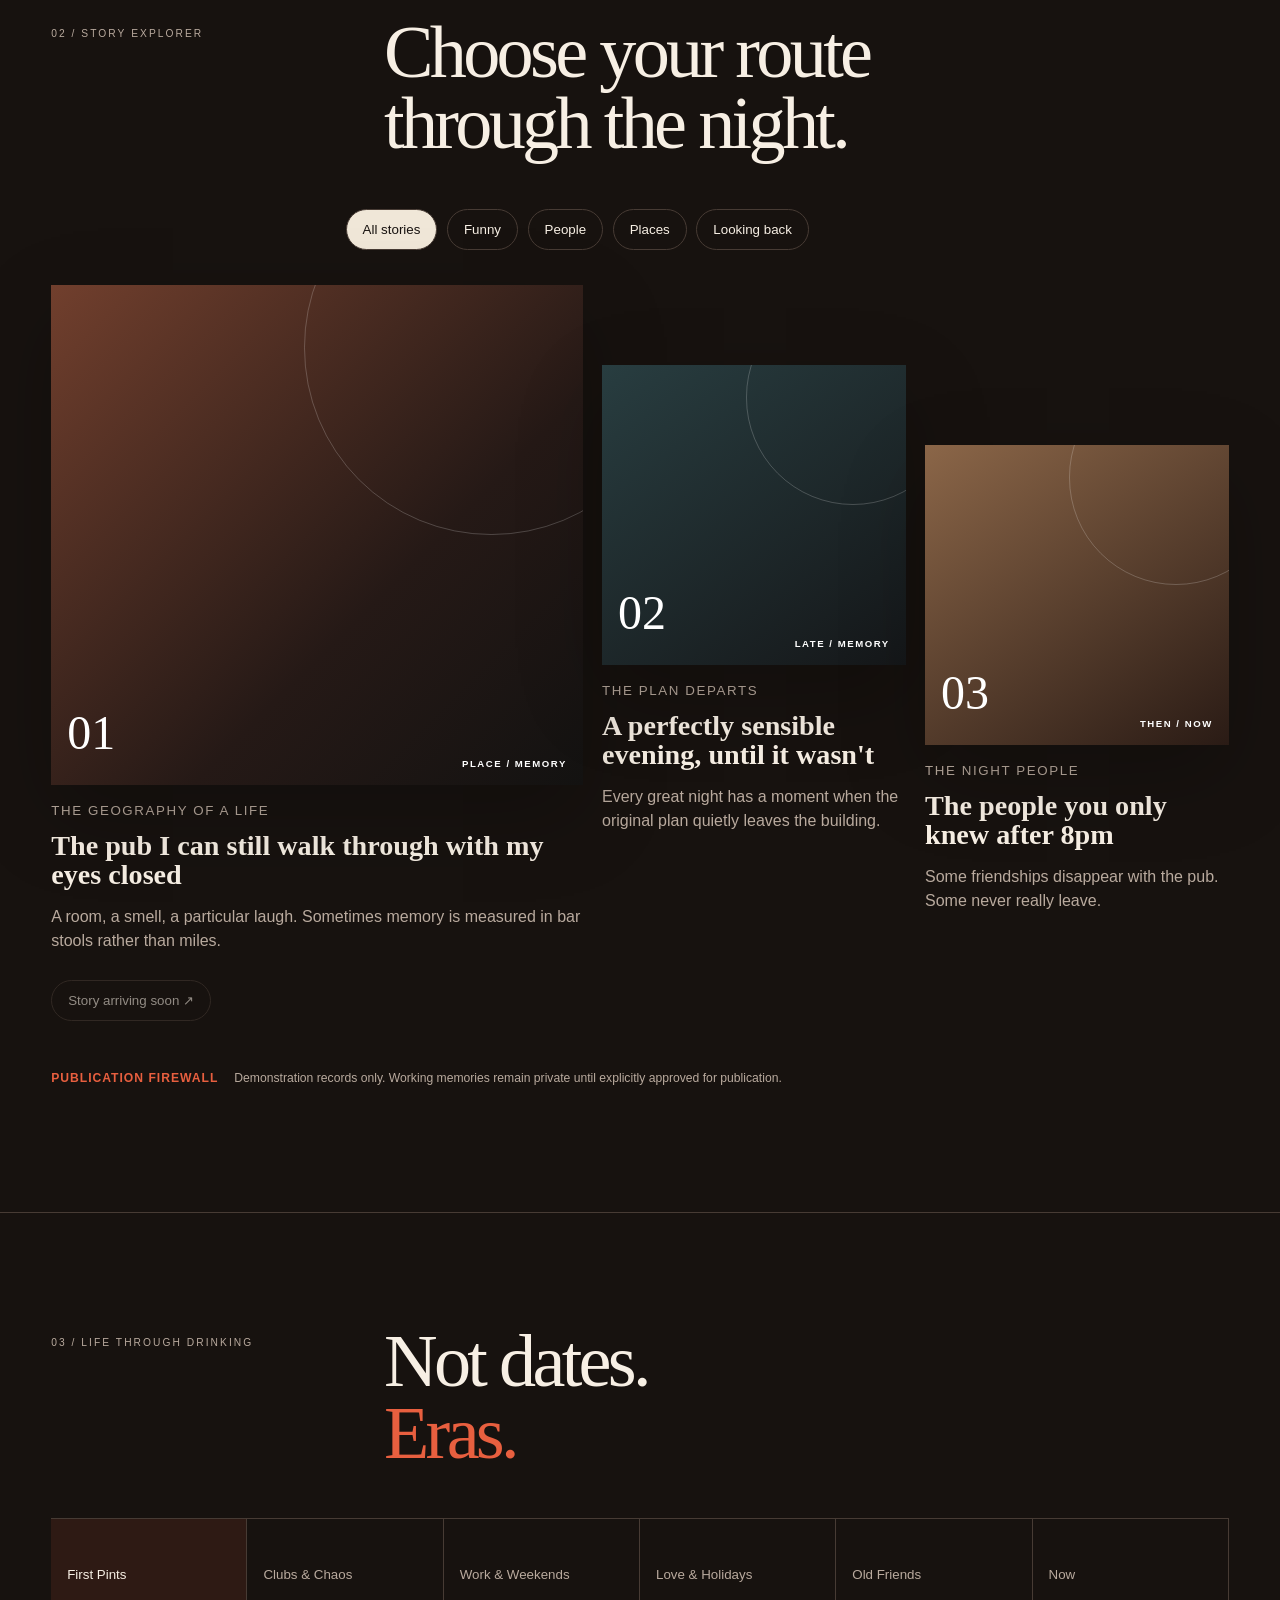
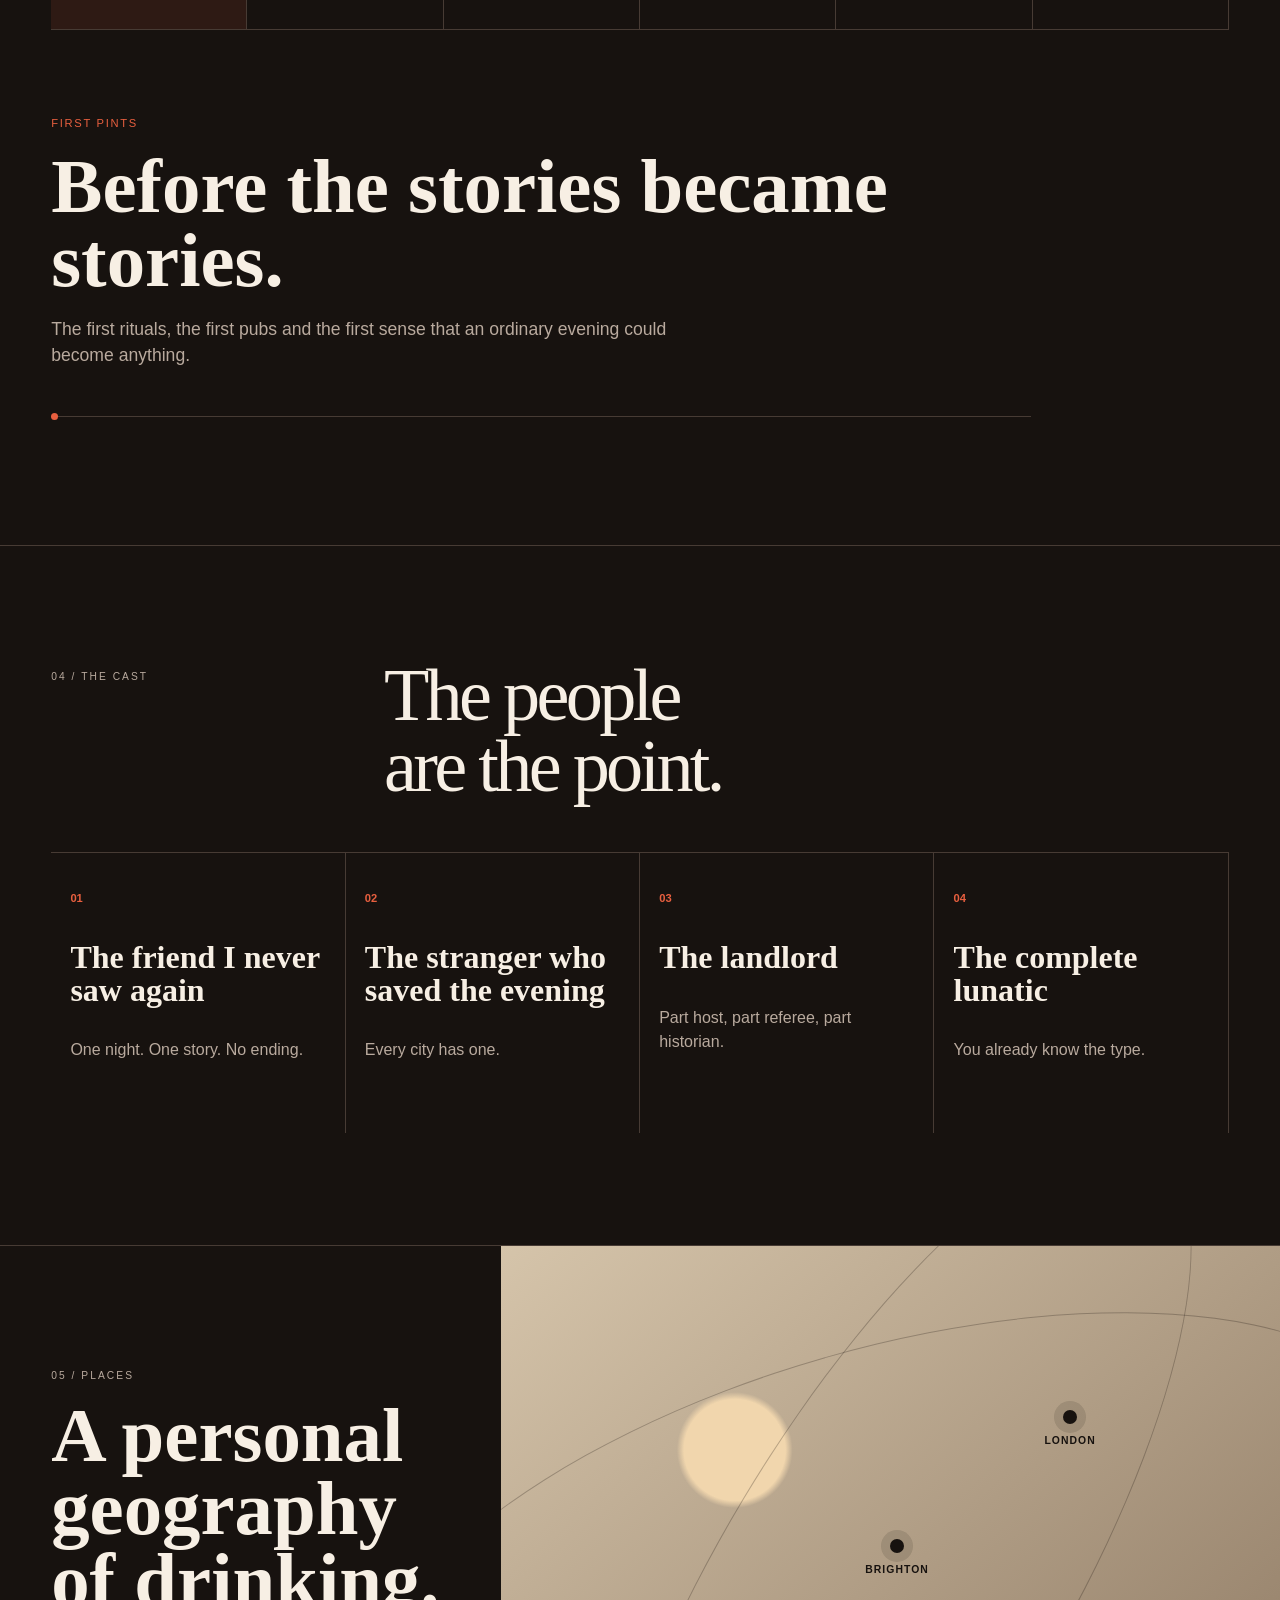
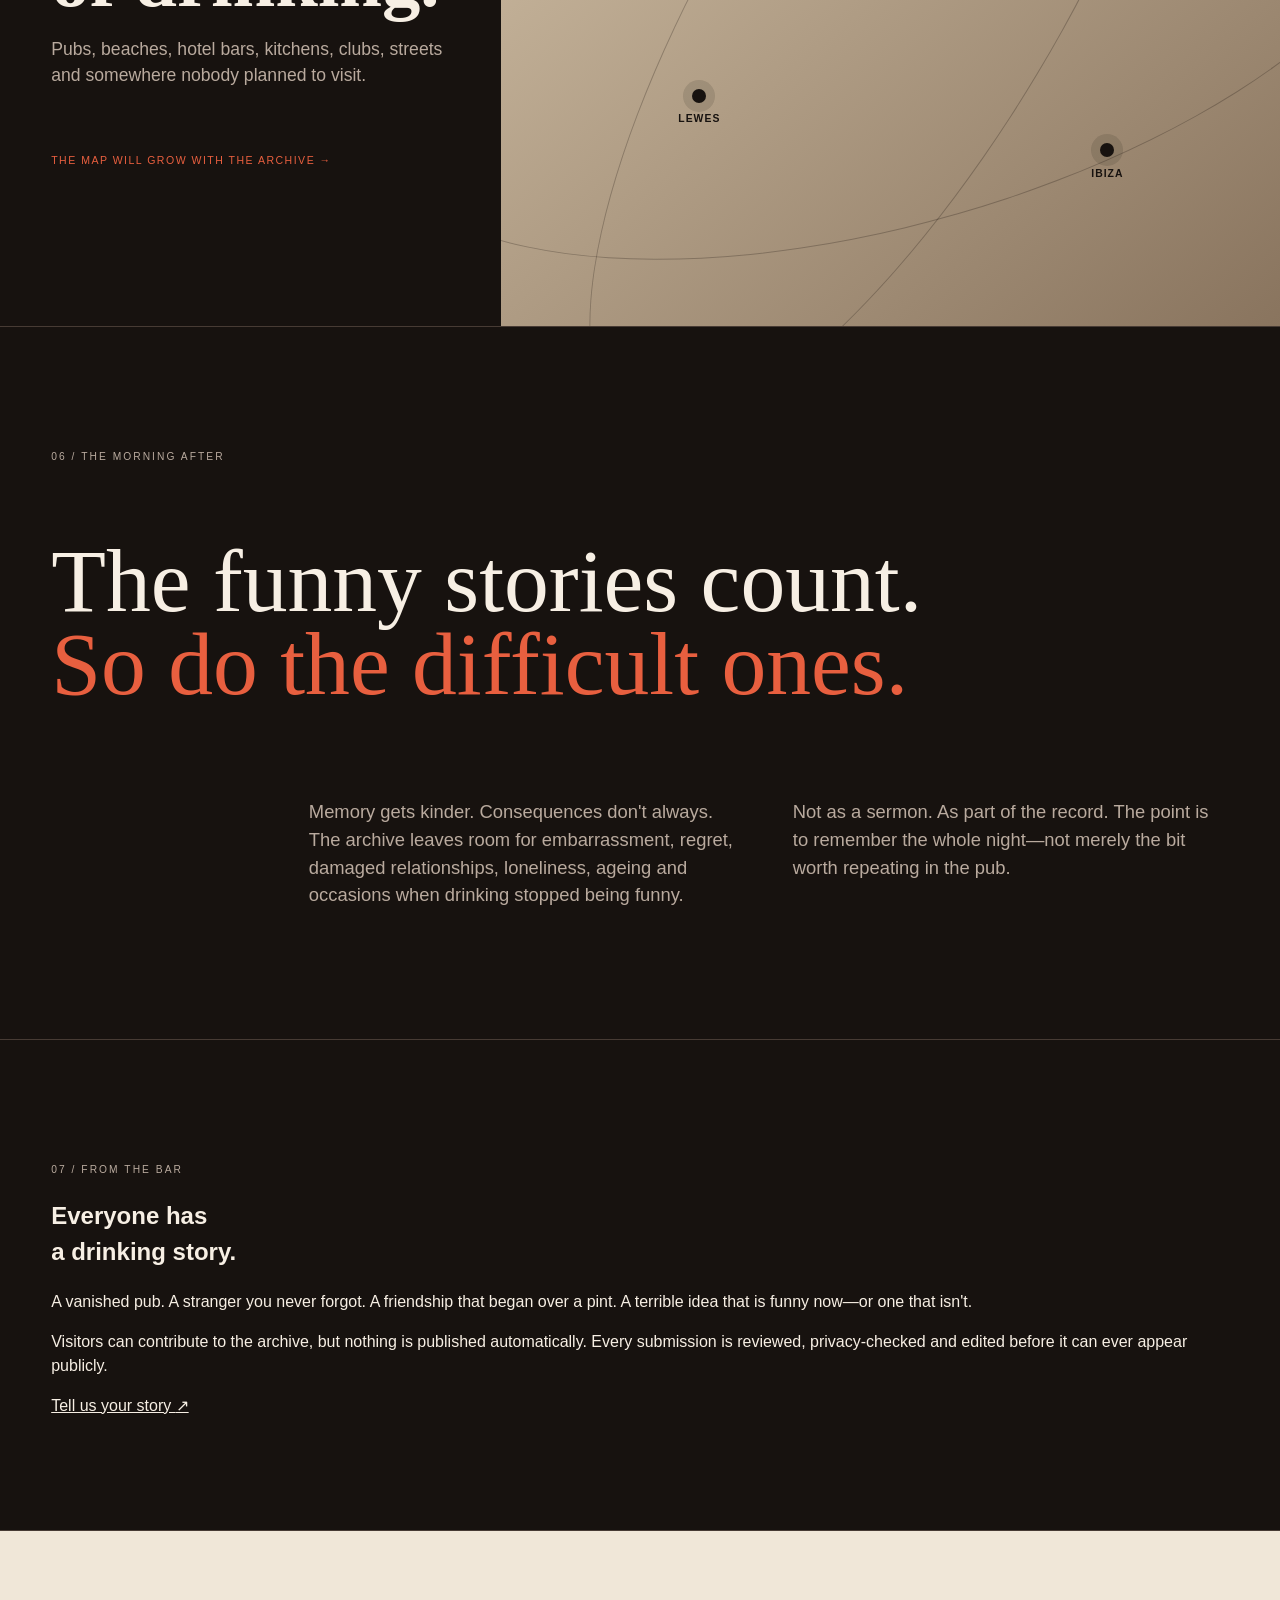
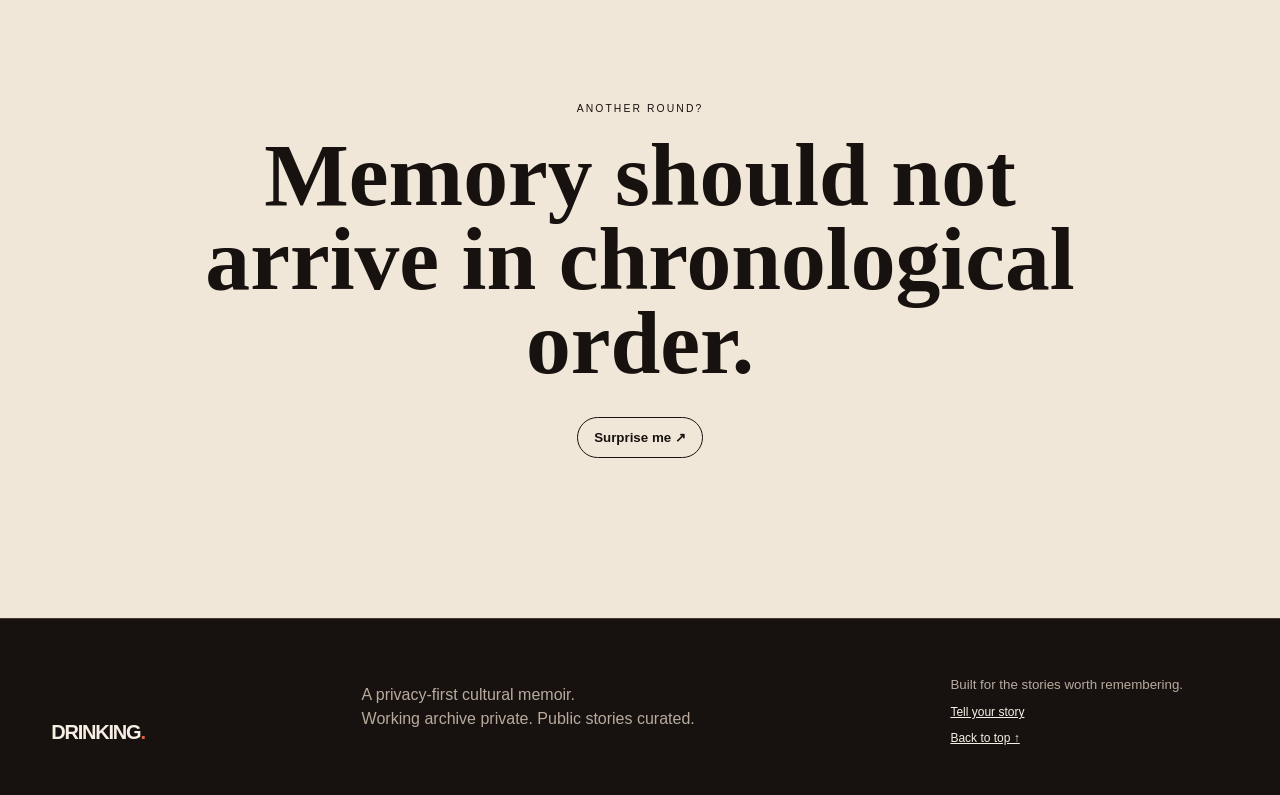
==== commit 3dcb2382: "Publish curated Drinking Observatory" ====
--- a/index.html
+++ b/index.html
@@ -1 +1 @@
-<!doctype html><html lang="en" data-theme="dark"><head><meta charset="utf-8"><meta name="viewport" content="width=device-width,initial-scale=1"><meta name="theme-color" content="#17120f"><meta name="description" content="Drinking — a living cultural memoir of people, places, nights and consequences."><title>Drinking — A Life in People & Places</title><link rel="stylesheet" href="assets/site.css"><script defer src="assets/site.js"></script></head><body><a class="skip" href="#main">Skip to content</a><div class="progress" aria-hidden="true"><i></i></div><header><a class="brand" href="#top">DRINKING<span>.</span></a><nav id="nav"><a href="#stories">Stories</a><a href="#timeline">Eras</a><a href="#people">People</a><a href="#places">Places</a><a href="#after">Then &amp; now</a></nav><div class="controls"><button id="theme" aria-label="Switch colour theme">◐</button><button id="menu" aria-controls="nav" aria-expanded="false">MENU</button></div></header><main id="main"><section class="hero" id="top"><div class="orb o1"></div><div class="orb o2"></div><p class="eyebrow">A LIVING CULTURAL MEMOIR · PRIVATE ARCHIVE / PUBLIC STORIES</p><div class="heroWord" aria-label="Drinking"><span>D</span><span>R</span><span>I</span><span>N</span><span>K</span><span>I</span><span>N</span><span>G</span></div><div class="heroBottom"><h1>People. Places.<br>Nights. Consequences.</h1><div><p>The drink is the thread. The real subject is everything that happened around it.</p><a class="enter" href="#stories">Enter the archive <b>↘</b></a></div></div></section><aside class="ticker" aria-label="Project themes"><div>FIRST PINTS</div><i>✦</i><div>STRANGERS</div><i>✦</i><div>OLD FRIENDS</div><i>✦</i><div>BAD IDEAS</div><i>✦</i><div>GREAT NIGHTS</div><i>✦</i><div>MORNING AFTER</div></aside><section class="manifesto reveal"><p class="num">01 / THE PREMISE</p><div><h2>Some lives are remembered in jobs, houses and birthdays.</h2><h2 class="accent">This one has a bar tab.</h2><p class="lede">An evolving human archive about chance encounters, friendships, places that mattered, stories that improved with age—and the ones that did not.</p></div></section><section id="stories" class="reveal"><div class="sectionHead"><p class="num">02 / STORY EXPLORER</p><h2>Choose your route<br>through the night.</h2></div><div class="filters" role="group" aria-label="Filter stories"><button class="active" data-filter="all">All stories</button><button data-filter="funny">Funny</button><button data-filter="people">People</button><button data-filter="places">Places</button><button data-filter="reflection">Looking back</button></div><div id="cards" class="cards"><article class="feature" data-tags="people places"><div class="art a1"><span>01</span><em>PLACE / MEMORY</em></div><small>THE GEOGRAPHY OF A LIFE</small><h3>The pub I can still walk through with my eyes closed</h3><p>A room, a smell, a particular laugh. Sometimes memory is measured in bar stools rather than miles.</p><button class="ghost" disabled>Story arriving soon ↗</button></article><article data-tags="funny places"><div class="art a2"><span>02</span><em>LATE / MEMORY</em></div><small>THE PLAN DEPARTS</small><h3>A perfectly sensible evening, until it wasn't</h3><p>Every great night has a moment when the original plan quietly leaves the building.</p></article><article data-tags="people reflection"><div class="art a3"><span>03</span><em>THEN / NOW</em></div><small>THE NIGHT PEOPLE</small><h3>The people you only knew after 8pm</h3><p>Some friendships disappear with the pub. Some never really leave.</p></article></div><p class="privacy-note"><b>PUBLICATION FIREWALL</b> Demonstration records only. Working memories remain private until explicitly approved for publication.</p></section><section id="timeline" class="timeline reveal"><div class="sectionHead"><p class="num">03 / LIFE THROUGH DRINKING</p><h2>Not dates.<br><span class="accent">Eras.</span></h2></div><div class="eras"><button class="selected" data-title="Before the stories became stories." data-copy="The first rituals, the first pubs and the first sense that an ordinary evening could become anything.">First Pints</button><button data-title="When midnight was merely a suggestion." data-copy="Music, clubs, taxis, impossible plans and the elastic geography of being young.">Clubs & Chaos</button><button data-title="Different rules. Same instinct." data-copy="Work, weekends and the people who lived on either side of the divide.">Work & Weekends</button><button data-title="Elsewhere changes everything." data-copy="Holidays, romance and places that became inseparable from the people encountered there.">Love & Holidays</button><button data-title="The long table." data-copy="The friendships that survived time, distance, marriages, children and terrible rounds.">Old Friends</button><button data-title="Memory gets edited by age." data-copy="Looking back with more context, less certainty and considerably better judgment after the event.">Now</button></div><div class="eraStage"><span id="eraName">FIRST PINTS</span><h3 id="eraTitle">Before the stories became stories.</h3><p id="eraCopy">The first rituals, the first pubs and the first sense that an ordinary evening could become anything.</p><div class="eraLine"><i></i></div></div></section><section id="people" class="reveal"><div class="sectionHead"><p class="num">04 / THE CAST</p><h2>The people<br>are the point.</h2></div><div class="people"><article><b>01</b><h3>The friend I never saw again</h3><p>One night. One story. No ending.</p></article><article><b>02</b><h3>The stranger who saved the evening</h3><p>Every city has one.</p></article><article><b>03</b><h3>The landlord</h3><p>Part host, part referee, part historian.</p></article><article><b>04</b><h3>The complete lunatic</h3><p>You already know the type.</p></article></div></section><section id="places" class="places reveal"><div class="placeCopy"><p class="num">05 / PLACES</p><h2>A personal geography of drinking.</h2><p>Pubs, beaches, hotel bars, kitchens, clubs, streets and somewhere nobody planned to visit.</p><span>THE MAP WILL GROW WITH THE ARCHIVE →</span></div><div class="map" aria-label="Abstract personal map"><div class="route r1"></div><div class="route r2"></div><button class="pin p1" aria-label="Lewes"><i></i><span>LEWES</span></button><button class="pin p2" aria-label="Brighton"><i></i><span>BRIGHTON</span></button><button class="pin p3" aria-label="London"><i></i><span>LONDON</span></button><button class="pin p4" aria-label="Ibiza"><i></i><span>IBIZA</span></button></div></section><section id="after" class="after reveal"><p class="num">06 / THE MORNING AFTER</p><h2>The funny stories count.<br><em>So do the difficult ones.</em></h2><div><p>Memory gets kinder. Consequences don't always. The archive leaves room for embarrassment, regret, damaged relationships, loneliness, ageing and occasions when drinking stopped being funny.</p><p>Not as a sermon. As part of the record. The point is to remember the whole night—not merely the bit worth repeating in the pub.</p></div></section><section class="round"><p>ANOTHER ROUND?</p><h2>Memory should not arrive in chronological order.</h2><button id="random">Surprise me <span>↗</span></button></section></main><footer><a class="brand" href="#top">DRINKING<span>.</span></a><p>A privacy-first cultural memoir.<br>Working archive private. Public stories curated.</p><div><small>Built for the stories worth remembering.</small><a href="#top">Back to top ↑</a></div></footer></body></html>+<!doctype html><html lang="en" data-theme="dark"><head><meta charset="utf-8"><meta name="viewport" content="width=device-width,initial-scale=1"><meta name="theme-color" content="#17120f"><meta name="description" content="Drinking — a living cultural memoir of people, places, nights and consequences."><title>Drinking — A Life in People & Places</title><link rel="stylesheet" href="assets/site.css"><script defer src="assets/site.js"></script></head><body><a class="skip" href="#main">Skip to content</a><div class="progress" aria-hidden="true"><i></i></div><header><a class="brand" href="#top">DRINKING<span>.</span></a><nav id="nav"><a href="#stories">Stories</a><a href="#timeline">Eras</a><a href="#people">People</a><a href="#places">Places</a><a href="#after">Then &amp; now</a><a href="submit.html">Tell your story</a></nav><div class="controls"><button id="theme" aria-label="Switch colour theme">◐</button><button id="menu" aria-controls="nav" aria-expanded="false">MENU</button></div></header><main id="main"><section class="hero" id="top"><div class="orb o1"></div><div class="orb o2"></div><p class="eyebrow">A LIVING CULTURAL MEMOIR · PRIVATE ARCHIVE / PUBLIC STORIES</p><div class="heroWord" aria-label="Drinking"><span>D</span><span>R</span><span>I</span><span>N</span><span>K</span><span>I</span><span>N</span><span>G</span></div><div class="heroBottom"><h1>People. Places.<br>Nights. Consequences.</h1><div><p>The drink is the thread. The real subject is everything that happened around it.</p><a class="enter" href="#stories">Enter the archive <b>↘</b></a></div></div></section><aside class="ticker" aria-label="Project themes"><div>FIRST PINTS</div><i>✦</i><div>STRANGERS</div><i>✦</i><div>OLD FRIENDS</div><i>✦</i><div>BAD IDEAS</div><i>✦</i><div>GREAT NIGHTS</div><i>✦</i><div>MORNING AFTER</div></aside><section class="manifesto reveal"><p class="num">01 / THE PREMISE</p><div><h2>Some lives are remembered in jobs, houses and birthdays.</h2><h2 class="accent">This one has a bar tab.</h2><p class="lede">An evolving human archive about chance encounters, friendships, places that mattered, stories that improved with age—and the ones that did not.</p></div></section><section id="stories" class="reveal"><div class="sectionHead"><p class="num">02 / STORY EXPLORER</p><h2>Choose your route<br>through the night.</h2></div><div class="filters" role="group" aria-label="Filter stories"><button class="active" data-filter="all">All stories</button><button data-filter="funny">Funny</button><button data-filter="people">People</button><button data-filter="places">Places</button><button data-filter="reflection">Looking back</button></div><div id="cards" class="cards"><article class="feature" data-tags="people places"><div class="art a1"><span>01</span><em>PLACE / MEMORY</em></div><small>THE GEOGRAPHY OF A LIFE</small><h3>The pub I can still walk through with my eyes closed</h3><p>A room, a smell, a particular laugh. Sometimes memory is measured in bar stools rather than miles.</p><button class="ghost" disabled>Story arriving soon ↗</button></article><article data-tags="funny places"><div class="art a2"><span>02</span><em>LATE / MEMORY</em></div><small>THE PLAN DEPARTS</small><h3>A perfectly sensible evening, until it wasn't</h3><p>Every great night has a moment when the original plan quietly leaves the building.</p></article><article data-tags="people reflection"><div class="art a3"><span>03</span><em>THEN / NOW</em></div><small>THE NIGHT PEOPLE</small><h3>The people you only knew after 8pm</h3><p>Some friendships disappear with the pub. Some never really leave.</p></article></div><p class="privacy-note"><b>PUBLICATION FIREWALL</b> Demonstration records only. Working memories remain private until explicitly approved for publication.</p></section><section id="timeline" class="timeline reveal"><div class="sectionHead"><p class="num">03 / LIFE THROUGH DRINKING</p><h2>Not dates.<br><span class="accent">Eras.</span></h2></div><div class="eras"><button class="selected" data-title="Before the stories became stories." data-copy="The first rituals, the first pubs and the first sense that an ordinary evening could become anything.">First Pints</button><button data-title="When midnight was merely a suggestion." data-copy="Music, clubs, taxis, impossible plans and the elastic geography of being young.">Clubs & Chaos</button><button data-title="Different rules. Same instinct." data-copy="Work, weekends and the people who lived on either side of the divide.">Work & Weekends</button><button data-title="Elsewhere changes everything." data-copy="Holidays, romance and places that became inseparable from the people encountered there.">Love & Holidays</button><button data-title="The long table." data-copy="The friendships that survived time, distance, marriages, children and terrible rounds.">Old Friends</button><button data-title="Memory gets edited by age." data-copy="Looking back with more context, less certainty and considerably better judgment after the event.">Now</button></div><div class="eraStage"><span id="eraName">FIRST PINTS</span><h3 id="eraTitle">Before the stories became stories.</h3><p id="eraCopy">The first rituals, the first pubs and the first sense that an ordinary evening could become anything.</p><div class="eraLine"><i></i></div></div></section><section id="people" class="reveal"><div class="sectionHead"><p class="num">04 / THE CAST</p><h2>The people<br>are the point.</h2></div><div class="people"><article><b>01</b><h3>The friend I never saw again</h3><p>One night. One story. No ending.</p></article><article><b>02</b><h3>The stranger who saved the evening</h3><p>Every city has one.</p></article><article><b>03</b><h3>The landlord</h3><p>Part host, part referee, part historian.</p></article><article><b>04</b><h3>The complete lunatic</h3><p>You already know the type.</p></article></div></section><section id="places" class="places reveal"><div class="placeCopy"><p class="num">05 / PLACES</p><h2>A personal geography of drinking.</h2><p>Pubs, beaches, hotel bars, kitchens, clubs, streets and somewhere nobody planned to visit.</p><span>THE MAP WILL GROW WITH THE ARCHIVE →</span></div><div class="map" aria-label="Abstract personal map"><div class="route r1"></div><div class="route r2"></div><button class="pin p1" aria-label="Lewes"><i></i><span>LEWES</span></button><button class="pin p2" aria-label="Brighton"><i></i><span>BRIGHTON</span></button><button class="pin p3" aria-label="London"><i></i><span>LONDON</span></button><button class="pin p4" aria-label="Ibiza"><i></i><span>IBIZA</span></button></div></section><section id="after" class="after reveal"><p class="num">06 / THE MORNING AFTER</p><h2>The funny stories count.<br><em>So do the difficult ones.</em></h2><div><p>Memory gets kinder. Consequences don't always. The archive leaves room for embarrassment, regret, damaged relationships, loneliness, ageing and occasions when drinking stopped being funny.</p><p>Not as a sermon. As part of the record. The point is to remember the whole night—not merely the bit worth repeating in the pub.</p></div></section><section class="contribute reveal"><p class="num">07 / FROM THE BAR</p><div><h2>Everyone has<br>a drinking story.</h2><p>A vanished pub. A stranger you never forgot. A friendship that began over a pint. A terrible idea that is funny now—or one that isn't.</p><p>Visitors can contribute to the archive, but nothing is published automatically. Every submission is reviewed, privacy-checked and edited before it can ever appear publicly.</p><a class="submit-cta" href="submit.html">Tell us your story <span>↗</span></a></div></section><section class="round"><p>ANOTHER ROUND?</p><h2>Memory should not arrive in chronological order.</h2><button id="random">Surprise me <span>↗</span></button></section></main><footer><a class="brand" href="#top">DRINKING<span>.</span></a><p>A privacy-first cultural memoir.<br>Working archive private. Public stories curated.</p><div><small>Built for the stories worth remembering.</small><a href="submit.html">Tell your story</a><a href="#top">Back to top ↑</a></div></footer></body></html>
--- a/assets/site.css
+++ b/assets/site.css
@@ -1 +1 @@
-:root{--bg:#17120f;--paper:#efe7db;--ink:#f4ede4;--muted:#b4a79b;--accent:#d85032;--line:#463c35;--serif:Georgia,'Times New Roman',serif;--sans:Arial,Helvetica,sans-serif}*{box-sizing:border-box}html{scroll-behavior:smooth}body{margin:0;background:var(--bg);color:var(--ink);font-family:var(--sans);line-height:1.5}a{color:inherit}.skip{position:absolute;left:-9999px}.skip:focus{left:1rem;top:1rem;z-index:99;background:var(--paper);color:#111;padding:.7rem 1rem}header{position:sticky;top:0;z-index:20;display:flex;justify-content:space-between;align-items:center;padding:1.1rem 4vw;background:rgba(23,18,15,.88);backdrop-filter:blur(12px);border-bottom:1px solid rgba(255,255,255,.08)}.brand{font-weight:900;letter-spacing:-.06em;font-size:1.25rem;text-decoration:none}.brand span,.accent{color:var(--accent)}nav{display:flex;gap:1.8rem}nav a{text-decoration:none;font-size:.78rem;text-transform:uppercase;letter-spacing:.14em}#menu{display:none;background:none;color:inherit;border:0;font-weight:700}.hero{min-height:92vh;padding:8vh 4vw 3vh;position:relative;overflow:hidden;display:grid;grid-template-rows:auto 1fr auto;border-bottom:1px solid var(--line)}.noise{position:absolute;inset:0;opacity:.08;background-image:radial-gradient(circle at 20% 20%,#fff 0 1px,transparent 1px);background-size:9px 9px;pointer-events:none}.kicker,.num{font-size:.68rem;letter-spacing:.18em;text-transform:uppercase;color:var(--muted)}.hero h1{font-family:var(--serif);font-size:clamp(5rem,19vw,18rem);line-height:.78;letter-spacing:-.08em;margin:auto 0;transform:scaleX(1.02);transform-origin:left center}.heroFoot{display:flex;align-items:end;justify-content:space-between;gap:2rem}.heroFoot p{max-width:670px;font-size:clamp(1.1rem,2vw,1.65rem);font-family:var(--serif)}.heroFoot a{white-space:nowrap;text-decoration:none;border-bottom:1px solid var(--ink);padding-bottom:.25rem}section{padding:7rem 4vw;border-bottom:1px solid var(--line)}.premise{display:grid;grid-template-columns:1fr 3fr;gap:4vw}.premise h2,.sectionHead h2{font-family:var(--serif);font-weight:400;font-size:clamp(2.5rem,5vw,5rem);line-height:1.02;letter-spacing:-.04em;margin:.2rem 0}.premise>div>p{max-width:800px;font-size:1.2rem;color:var(--muted)}.sectionHead{display:grid;grid-template-columns:1fr 3fr;gap:4vw;margin-bottom:3rem}.filters{display:flex;gap:.7rem;flex-wrap:wrap;margin:0 0 2rem 25%}.filters button,.round button{border:1px solid var(--line);background:transparent;color:var(--ink);padding:.7rem 1rem;border-radius:999px;cursor:pointer}.filters button.active,.filters button:hover{background:var(--paper);color:#18120f}.cards{display:grid;grid-template-columns:2fr 1fr 1fr;gap:1.2rem}.cards article{transition:.25s ease}.cards article.hidden{opacity:.12;transform:scale(.98);pointer-events:none}.art{height:360px;display:flex;align-items:end;padding:1rem;font-size:3rem;font-family:var(--serif);background:linear-gradient(135deg,#513529,#1c1815)}.a2{background:linear-gradient(135deg,#2d3638,#151313)}.a3{background:linear-gradient(135deg,#684934,#221914)}.cards small{display:block;margin-top:1rem;color:var(--muted);letter-spacing:.12em}.cards h3{font-family:var(--serif);font-size:1.8rem;line-height:1.05;margin:.7rem 0}.cards p,.note{color:var(--muted)}.note{font-size:.8rem;margin-top:2rem}.eras{display:grid;grid-template-columns:repeat(6,1fr);border-top:1px solid var(--line);border-bottom:1px solid var(--line)}.eras button{background:none;border:0;border-right:1px solid var(--line);color:var(--muted);padding:2rem 1rem;text-align:left;cursor:pointer}.eras button.selected{color:var(--ink);background:#251d18}.eraStage{padding:5rem 0 1rem;max-width:900px}.eraStage span{color:var(--accent);font-size:.72rem;letter-spacing:.15em}.eraStage h3{font-family:var(--serif);font-size:clamp(2.5rem,6vw,6rem);line-height:1;margin:1rem 0}.eraStage p{color:var(--muted)}.people{display:grid;grid-template-columns:repeat(4,1fr);border-top:1px solid var(--line)}.people article{padding:2rem 1rem;border-right:1px solid var(--line);min-height:260px}.people b{font-size:.72rem;color:var(--accent)}.people h3{font-family:var(--serif);font-size:2rem;line-height:1.05}.people p{color:var(--muted)}.places{display:grid;grid-template-columns:1fr 1.4fr;padding:0}.places>div:first-child{padding:7rem 4vw}.places h2{font-family:var(--serif);font-size:clamp(3rem,6vw,6rem);line-height:.95;margin:1rem 0}.map{min-height:650px;position:relative;background:linear-gradient(135deg,#d5c4aa,#97836c);color:#17120f;overflow:hidden}.map:before,.map:after{content:"";position:absolute;inset:10% -20%;border:1px solid rgba(23,18,15,.28);border-radius:50%;transform:rotate(-18deg)}.map:after{inset:-10% 20%;transform:rotate(26deg)}.map span{position:absolute;font-weight:800;font-size:.7rem;letter-spacing:.1em}.l1{left:22%;top:67%}.l2{left:48%;top:45%}.l3{left:68%;top:22%}.l4{left:75%;top:75%}.map i{position:absolute;width:14px;height:14px;border-radius:50%;background:#17120f;box-shadow:0 0 0 8px rgba(23,18,15,.12)}.p1{left:30%;top:62%}.p2{left:52%;top:50%}.p3{left:73%;top:28%}.p4{left:78%;top:69%}.after h2{font-family:var(--serif);font-weight:400;font-size:clamp(3rem,7vw,7rem);line-height:.95}.after h2 em{color:var(--accent);font-style:normal}.after>div{display:grid;grid-template-columns:1fr 1fr;gap:3rem;max-width:900px;margin-left:auto;color:var(--muted);font-size:1.15rem}.round{text-align:center;background:var(--paper);color:#17120f;padding:10rem 4vw}.round p{font-size:.7rem;letter-spacing:.2em}.round h2{font-family:var(--serif);font-size:clamp(3rem,7vw,7rem);line-height:.95;max-width:1000px;margin:1rem auto 2rem}.round button{color:#17120f;border-color:#17120f}footer{padding:3rem 4vw;display:grid;grid-template-columns:1fr 2fr 1fr;gap:2rem;align-items:end}footer p,footer small{color:var(--muted)}@media(max-width:850px){header nav{display:none}#menu{display:block}.hero{min-height:80vh}.heroFoot,.premise,.sectionHead,.places,.after>div{grid-template-columns:1fr;display:grid}.heroFoot{align-items:start}.premise,.sectionHead{gap:1rem}.filters{margin-left:0}.cards{grid-template-columns:1fr}.art{height:300px}.eras{grid-template-columns:1fr 1fr}.people{grid-template-columns:1fr 1fr}.map{min-height:420px}footer{grid-template-columns:1fr}section{padding:5rem 5vw}}@media(prefers-reduced-motion:reduce){html{scroll-behavior:auto}*{transition:none!important}}+:root{--bg:#17120f;--bg2:#211814;--paper:#f0e7d8;--ink:#f7efe4;--muted:#b9aa9e;--accent:#e85f3f;--line:#473b34;--glass:rgba(23,18,15,.82);--shadow:0 30px 80px rgba(0,0,0,.22);--serif:Georgia,'Times New Roman',serif;--sans:Arial,Helvetica,sans-serif}html[data-theme="light"]{--bg:#eee5d8;--bg2:#e5d7c8;--paper:#181311;--ink:#1b1512;--muted:#665c55;--accent:#c9452c;--line:#c7b7a7;--glass:rgba(238,229,216,.88);--shadow:0 30px 80px rgba(86,62,47,.16)}*{box-sizing:border-box}html{scroll-behavior:smooth}body{margin:0;background:var(--bg);color:var(--ink);font-family:var(--sans);line-height:1.5;transition:background .35s,color .35s}a{color:inherit}.skip{position:absolute;left:-9999px}.skip:focus{left:1rem;top:1rem;z-index:99;background:var(--paper);color:var(--bg);padding:.75rem 1rem}.progress{position:fixed;top:0;left:0;width:100%;height:2px;z-index:80}.progress i{display:block;width:0;height:100%;background:var(--accent)}header{position:sticky;top:0;z-index:40;display:flex;justify-content:space-between;align-items:center;padding:1rem 4vw;background:var(--glass);backdrop-filter:blur(16px);border-bottom:1px solid color-mix(in srgb,var(--line) 65%,transparent)}.brand{font-weight:900;letter-spacing:-.06em;font-size:1.25rem;text-decoration:none}.brand span,.accent{color:var(--accent)}nav{display:flex;gap:1.7rem}nav a{text-decoration:none;font-size:.72rem;text-transform:uppercase;letter-spacing:.14em;position:relative}nav a:after{content:"";position:absolute;left:0;right:100%;bottom:-5px;height:1px;background:var(--accent);transition:right .2s}nav a:hover:after,nav a:focus-visible:after{right:0}.controls{display:flex;gap:.35rem}.controls button{border:1px solid var(--line);background:transparent;color:var(--ink);border-radius:999px;min-width:42px;min-height:42px;cursor:pointer}#menu{display:none;padding:0 .9rem}.hero{min-height:94svh;padding:7vh 4vw 4vh;position:relative;overflow:hidden;display:grid;grid-template-rows:auto 1fr auto;border-bottom:1px solid var(--line);isolation:isolate}.hero:before{content:"";position:absolute;inset:0;background:linear-gradient(120deg,transparent 30%,color-mix(in srgb,var(--accent) 12%,transparent),transparent 72%);z-index:-2}.orb{position:absolute;border-radius:50%;filter:blur(1px);z-index:-1;opacity:.55}.o1{width:38vw;height:38vw;right:-10vw;top:4vh;background:radial-gradient(circle at 35% 30%,color-mix(in srgb,var(--accent) 58%,white),transparent 65%)}.o2{width:25vw;height:25vw;left:37vw;bottom:-16vw;background:radial-gradient(circle,color-mix(in srgb,var(--paper) 18%,transparent),transparent 70%)}.eyebrow,.num{font-size:.64rem;letter-spacing:.2em;text-transform:uppercase;color:var(--muted)}.heroWord{display:flex;align-items:center;justify-content:space-between;font-family:var(--serif);font-size:clamp(4.2rem,16.8vw,16rem);line-height:.8;letter-spacing:-.11em;margin:auto -1vw auto -1.5vw;font-weight:700}.heroWord span{display:inline-block;transition:transform .35s cubic-bezier(.2,.8,.2,1)}.heroWord span:nth-child(odd){transform:translateY(-.02em)}.hero:hover .heroWord span:nth-child(odd){transform:translateY(-.08em)}.hero:hover .heroWord span:nth-child(even){transform:translateY(.08em)}.heroBottom{display:grid;grid-template-columns:1.5fr 1fr;gap:6vw;align-items:end}.heroBottom h1{font-family:var(--serif);font-weight:400;font-size:clamp(2.1rem,4vw,4.8rem);line-height:.94;letter-spacing:-.04em;margin:0}.heroBottom>div{max-width:520px;margin-left:auto}.heroBottom p{font-size:clamp(1rem,1.5vw,1.25rem);color:var(--muted)}.enter{display:inline-flex;gap:1rem;align-items:center;text-decoration:none;border-bottom:1px solid var(--ink);padding:.6rem 0;font-size:.78rem;letter-spacing:.1em;text-transform:uppercase}.enter b{transition:transform .2s}.enter:hover b{transform:translate(.25rem,.25rem)}.ticker{display:flex;align-items:center;gap:2rem;overflow:hidden;white-space:nowrap;padding:.9rem 4vw;background:var(--accent);color:#fff;font-size:.66rem;font-weight:800;letter-spacing:.16em}.ticker i{font-style:normal;opacity:.65}section{padding:7rem 4vw;border-bottom:1px solid var(--line)}.manifesto{display:grid;grid-template-columns:1fr 3fr;gap:4vw}.manifesto h2,.sectionHead h2{font-family:var(--serif);font-weight:400;font-size:clamp(2.7rem,5.8vw,6rem);line-height:.96;letter-spacing:-.05em;margin:.1rem 0}.lede{max-width:760px;font-size:1.2rem;color:var(--muted)}.sectionHead{display:grid;grid-template-columns:1fr 3fr;gap:4vw;margin-bottom:3rem}.filters{display:flex;gap:.6rem;flex-wrap:wrap;margin:0 0 2.2rem 25%}.filters button,.round button,.ghost{border:1px solid var(--line);background:transparent;color:var(--ink);padding:.75rem 1rem;border-radius:999px;cursor:pointer}.filters button.active,.filters button:hover{background:var(--paper);color:var(--bg)}.cards{display:grid;grid-template-columns:1.75fr 1fr 1fr;gap:1.2rem;align-items:start}.cards article{transition:opacity .28s,transform .28s}.cards article:nth-child(2){margin-top:5rem}.cards article:nth-child(3){margin-top:10rem}.cards article.hidden{opacity:.12;transform:scale(.975);pointer-events:none}.art{height:300px;display:flex;justify-content:space-between;align-items:flex-end;padding:1rem;font-family:var(--serif);overflow:hidden;position:relative;box-shadow:var(--shadow)}.feature .art{height:500px}.art:before{content:"";position:absolute;width:70%;aspect-ratio:1;border:1px solid rgba(255,255,255,.2);border-radius:50%;right:-18%;top:-25%;transition:transform .45s}.cards article:hover .art:before{transform:scale(1.16) rotate(12deg)}.art span{font-size:3rem;z-index:1}.art em{font:700 .6rem var(--sans);letter-spacing:.16em;z-index:1}.a1{background:linear-gradient(135deg,#713f2d,#251916 62%,#131211);color:#fff}.a2{background:linear-gradient(145deg,#283d40,#151719);color:#fff}.a3{background:linear-gradient(145deg,#8b6648,#2a1b15);color:#fff}.cards small{display:block;margin-top:1rem;color:var(--muted);letter-spacing:.12em}.cards h3{font-family:var(--serif);font-size:clamp(1.65rem,2.2vw,2.5rem);line-height:1.02;margin:.65rem 0}.cards p,.privacy-note{color:var(--muted)}.ghost{margin-top:.7rem;opacity:.55;cursor:default}.privacy-note{font-size:.76rem;margin-top:3rem;display:flex;gap:1rem;max-width:850px}.privacy-note b{color:var(--accent);letter-spacing:.08em}.eras{display:grid;grid-template-columns:repeat(6,1fr);border-top:1px solid var(--line);border-bottom:1px solid var(--line)}.eras button{background:none;border:0;border-right:1px solid var(--line);color:var(--muted);padding:2rem 1rem;text-align:left;cursor:pointer;min-height:110px;transition:background .2s,color .2s}.eras button.selected{color:var(--ink);background:color-mix(in srgb,var(--accent) 11%,transparent)}.eraStage{padding:5rem 0 1rem;max-width:980px}.eraStage span{color:var(--accent);font-size:.7rem;letter-spacing:.15em}.eraStage h3{font-family:var(--serif);font-size:clamp(2.7rem,6vw,6.4rem);line-height:.96;margin:1rem 0}.eraStage p{color:var(--muted);max-width:670px;font-size:1.1rem}.eraLine{height:1px;background:var(--line);margin-top:3rem;position:relative}.eraLine i{position:absolute;top:-3px;left:0;width:7px;height:7px;border-radius:50%;background:var(--accent);transition:left .35s}.people{display:grid;grid-template-columns:repeat(4,1fr);border-top:1px solid var(--line)}.people article{padding:2rem 1.2rem;border-right:1px solid var(--line);min-height:280px;transition:background .25s,transform .25s}.people article:hover{background:color-mix(in srgb,var(--accent) 8%,transparent);transform:translateY(-7px)}.people b{font-size:.7rem;color:var(--accent)}.people h3{font-family:var(--serif);font-size:2rem;line-height:1.02}.people p{color:var(--muted)}.places{display:grid;grid-template-columns:.9fr 1.4fr;padding:0}.placeCopy{padding:7rem 4vw}.places h2{font-family:var(--serif);font-size:clamp(3rem,6vw,6rem);line-height:.95;margin:1rem 0}.placeCopy>p:not(.num){color:var(--muted);font-size:1.1rem}.placeCopy span{display:block;margin-top:4rem;font-size:.66rem;letter-spacing:.14em;color:var(--accent)}.map{min-height:680px;position:relative;background:radial-gradient(circle at 30% 30%,#f1d6ad 0 7%,transparent 8%),linear-gradient(140deg,#d5c4aa,#89745e);overflow:hidden;color:#17120f}.route{position:absolute;border:1px solid rgba(23,18,15,.26);border-radius:50%}.r1{inset:15% -20%;transform:rotate(-16deg)}.r2{inset:-25% 28%;transform:rotate(31deg)}.pin{position:absolute;border:0;background:none;color:#17120f;font-weight:800;font-size:.65rem;letter-spacing:.1em;cursor:pointer}.pin i{display:block;width:14px;height:14px;border-radius:50%;background:#17120f;box-shadow:0 0 0 9px rgba(23,18,15,.12);margin:auto auto .65rem;transition:box-shadow .25s,transform .25s}.pin:hover i{transform:scale(1.2);box-shadow:0 0 0 16px rgba(23,18,15,.1)}.p1{left:22%;top:65%}.p2{left:46%;top:43%}.p3{left:69%;top:24%}.p4{left:75%;top:73%}.after h2{font-family:var(--serif);font-weight:400;font-size:clamp(3rem,7vw,7.4rem);line-height:.93}.after h2 em{color:var(--accent);font-style:normal}.after>div{display:grid;grid-template-columns:1fr 1fr;gap:3rem;max-width:920px;margin-left:auto;color:var(--muted);font-size:1.15rem}.round{text-align:center;background:var(--paper);color:var(--bg);padding:10rem 4vw}.round p{font-size:.65rem;letter-spacing:.2em}.round h2{font-family:var(--serif);font-size:clamp(3rem,7vw,7rem);line-height:.94;max-width:1000px;margin:1rem auto 2rem}.round button{color:var(--bg);border-color:var(--bg);font-weight:700}.round button span{display:inline-block;transition:transform .2s}.round button:hover span{transform:translate(.25rem,-.25rem)}footer{padding:3rem 4vw;display:grid;grid-template-columns:1fr 2fr 1fr;gap:2rem;align-items:end}footer p,footer small{color:var(--muted)}footer>div{display:flex;flex-direction:column;gap:.5rem}footer>div a{font-size:.75rem}.reveal{opacity:0;transform:translateY(30px);transition:opacity .7s ease,transform .7s ease}.reveal.in{opacity:1;transform:none}@media(max-width:900px){header nav{position:fixed;inset:64px 0 auto 0;background:var(--bg);display:none;flex-direction:column;padding:2rem 5vw;border-bottom:1px solid var(--line)}header nav.open{display:flex}#menu{display:block}.hero{min-height:88svh}.heroBottom,.manifesto,.sectionHead,.places,.after>div{grid-template-columns:1fr}.heroBottom{gap:2rem}.heroWord{font-size:clamp(3.6rem,17vw,9rem)}.manifesto,.sectionHead{gap:1rem}.filters{margin-left:0}.cards{grid-template-columns:1fr}.cards article:nth-child(n){margin-top:0}.feature .art,.art{height:320px}.eras{grid-template-columns:1fr 1fr}.people{grid-template-columns:1fr 1fr}.map{min-height:450px}footer{grid-template-columns:1fr}section{padding:5rem 5vw}.placeCopy{padding:5rem 5vw}}@media(max-width:540px){.heroWord{letter-spacing:-.13em}.heroBottom h1{font-size:2.5rem}.people{grid-template-columns:1fr}.eras{grid-template-columns:1fr}.eras button{min-height:auto}.privacy-note{display:block}.ticker{gap:1.2rem}.map{min-height:390px}}@media(prefers-reduced-motion:reduce){html{scroll-behavior:auto}*,*:before,*:after{transition:none!important;animation:none!important}.reveal{opacity:1;transform:none}}
